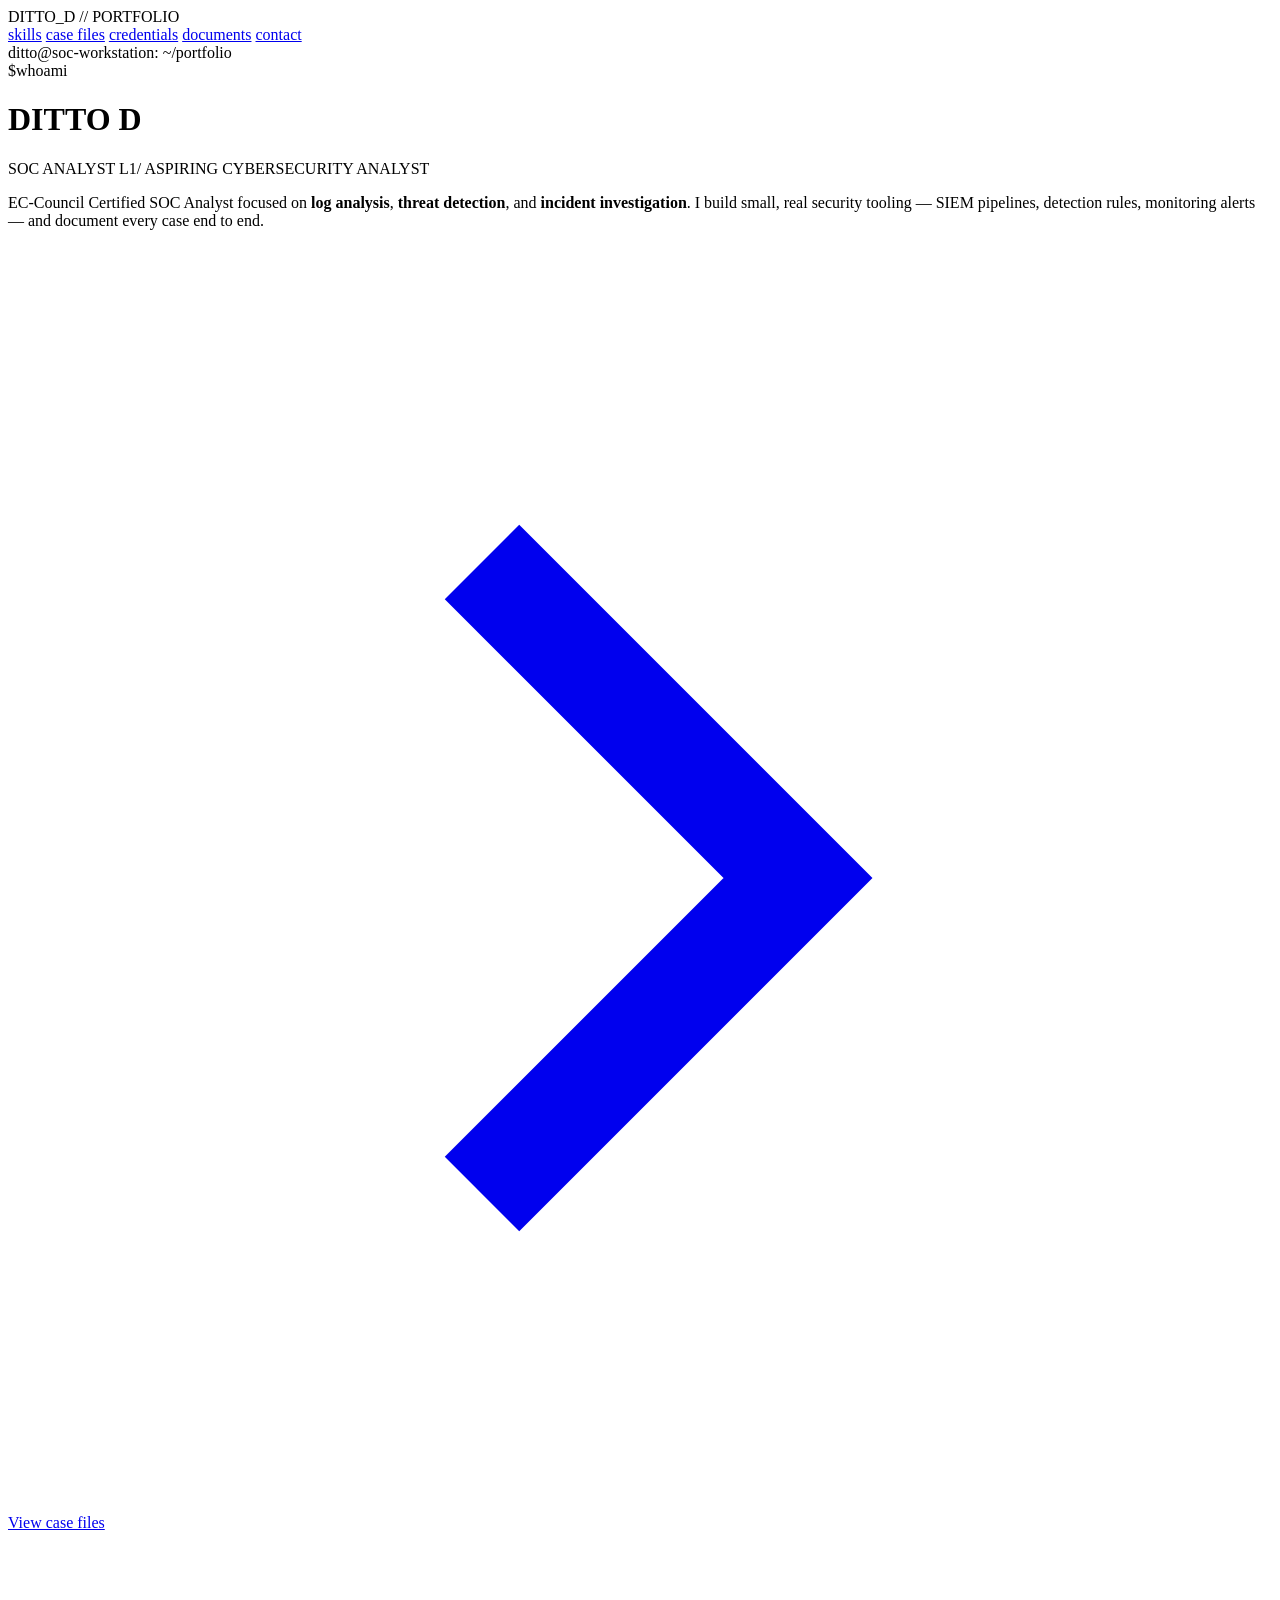
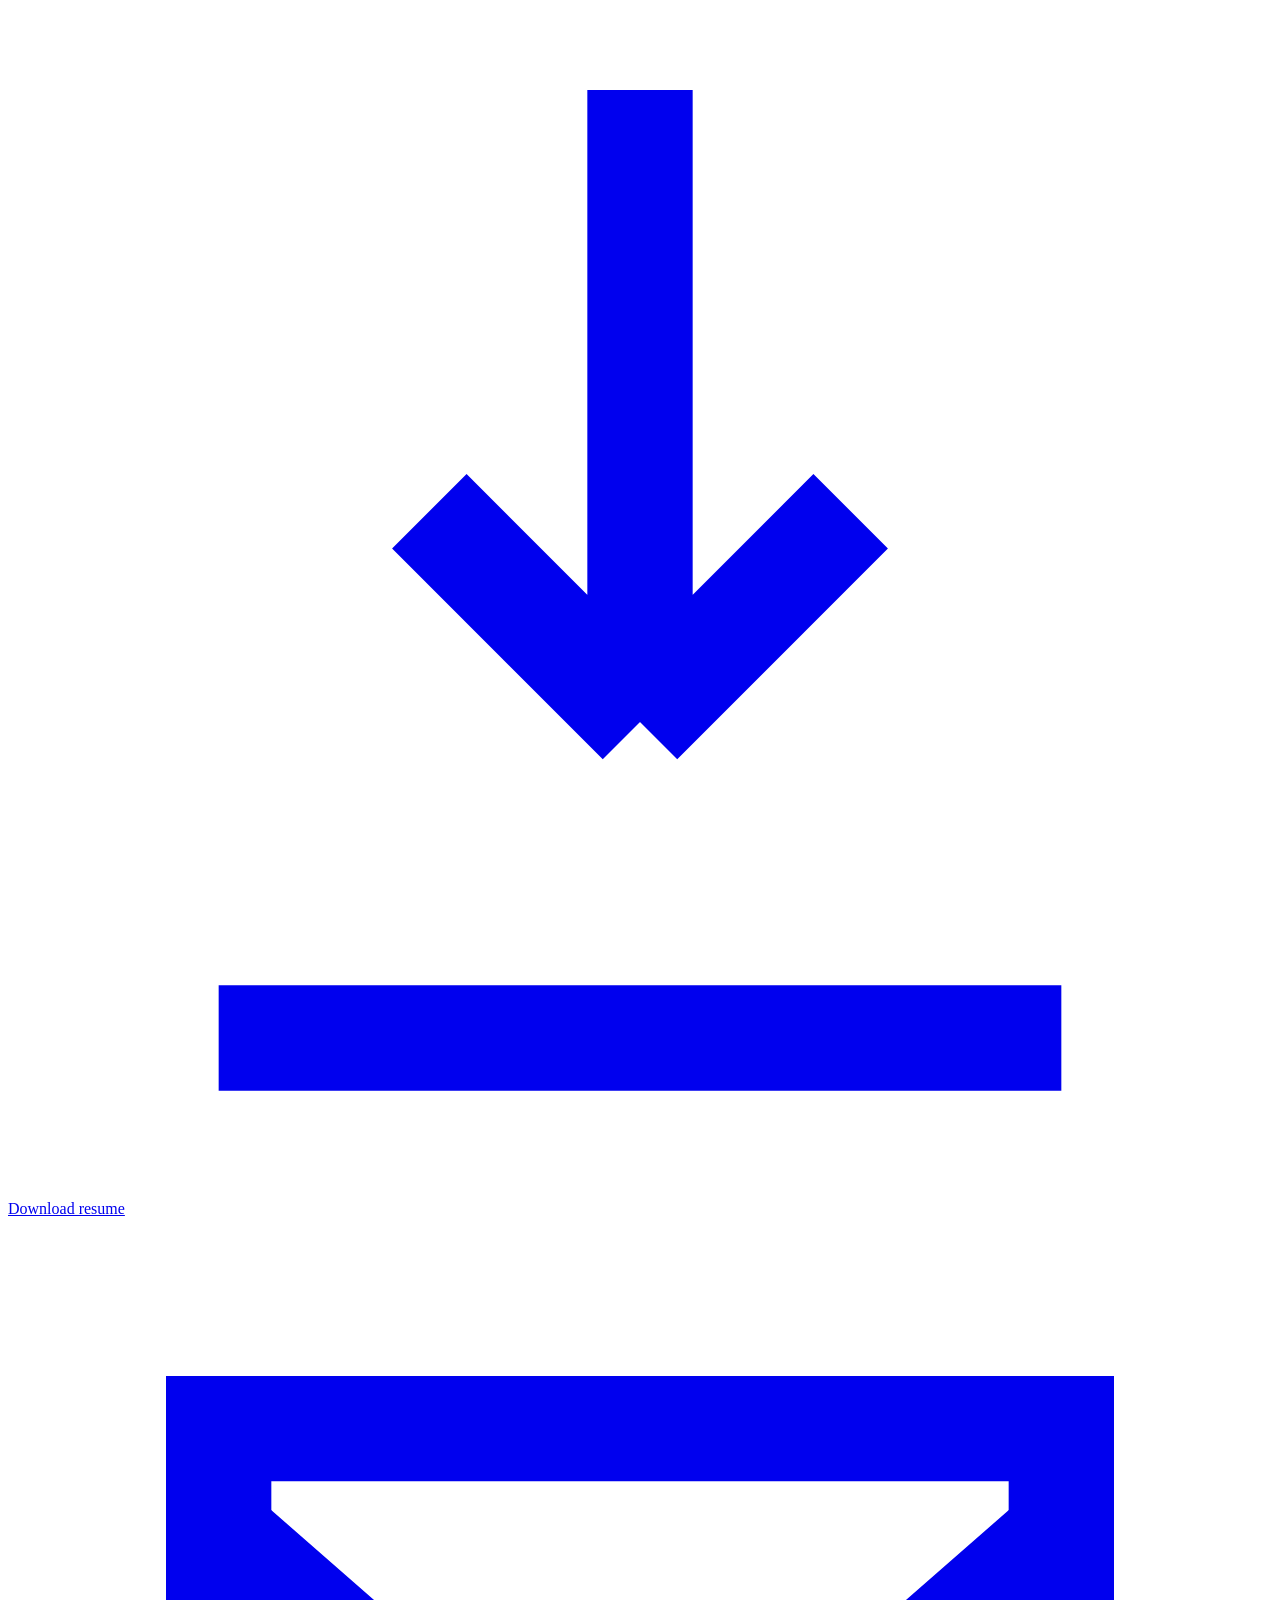
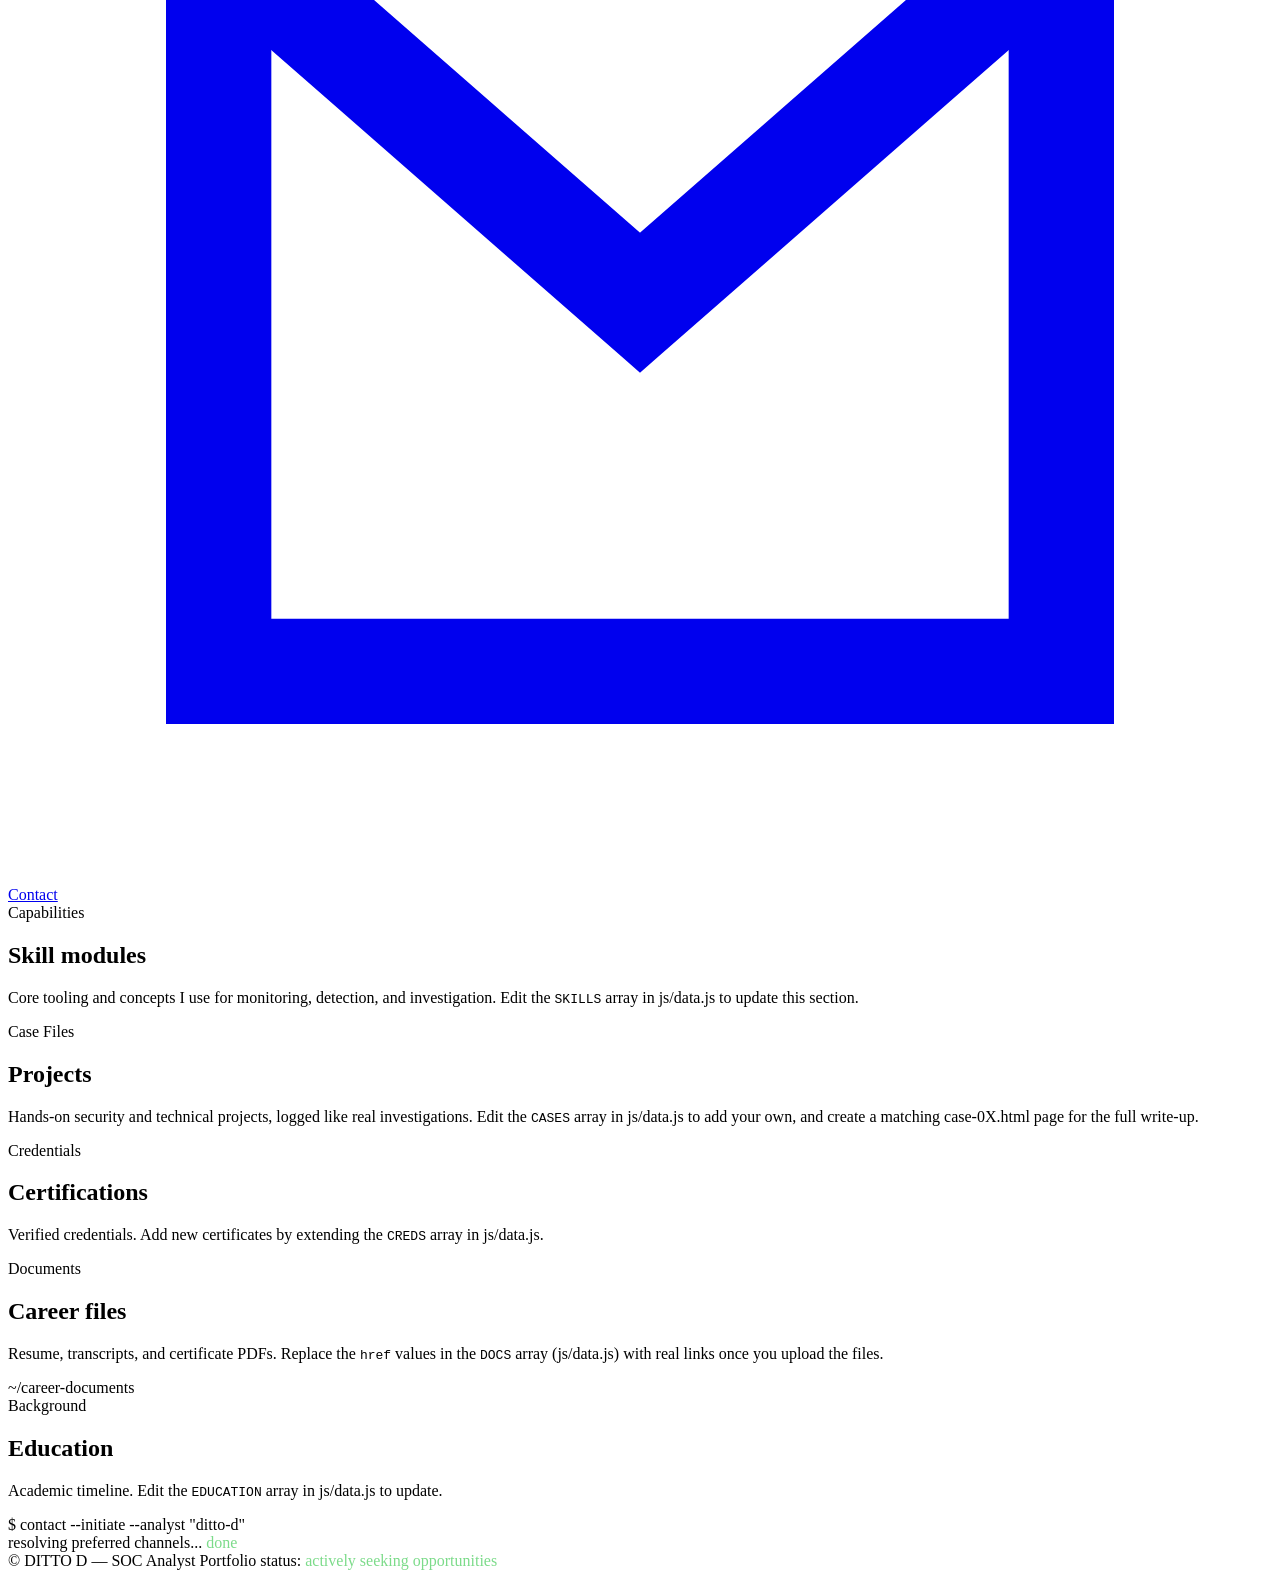
==== index.html @ 750a112e "Add files via upload" ====
<!DOCTYPE html>
<html lang="en">
<head>
<meta charset="UTF-8">
<meta name="viewport" content="width=device-width, initial-scale=1.0">
<title>Ditto D — SOC Analyst Portfolio</title>
<meta name="description" content="Portfolio of Ditto D — aspiring SOC Analyst and cybersecurity enthusiast. Projects, skills, and credentials.">
<link rel="preconnect" href="https://fonts.googleapis.com">
<link rel="preconnect" href="https://fonts.gstatic.com" crossorigin>
<link href="https://fonts.googleapis.com/css2?family=Space+Grotesk:wght@400;500;600;700&family=Inter:wght@400;500;600;700&family=JetBrains+Mono:wght@400;500;600;700&display=swap" rel="stylesheet">
<link rel="stylesheet" href="css/style.css">
</head>
<body>

<nav>
  <div class="wrap">
    <div class="brand"><span class="dot"></span>DITTO_D // PORTFOLIO</div>
    <div class="navlinks">
      <a href="#capabilities">skills</a>
      <a href="#cases">case files</a>
      <a href="#credentials">credentials</a>
      <a href="#documents">documents</a>
      <a href="#contact">contact</a>
    </div>
  </div>
</nav>

<header class="hero">
  <div class="wrap">
    <div class="term">
      <div class="term-bar">
        <span class="tdot r"></span><span class="tdot y"></span><span class="tdot g"></span>
        <span class="path">ditto@soc-workstation: ~/portfolio</span>
      </div>
      <div class="term-body">
        <div class="prompt-line"><span class="arrow">$</span>whoami</div>
        <h1 class="name">DITTO D</h1>
        <div class="role-line">
          <span>SOC ANALYST L1</span><span class="sep">/</span>
          <span>ASPIRING CYBERSECURITY ANALYST</span>
        </div>
        <p class="pitch">
          EC-Council Certified SOC Analyst focused on <strong>log analysis</strong>, <strong>threat detection</strong>,
          and <strong>incident investigation</strong>. I build small, real security tooling — SIEM pipelines,
          detection rules, monitoring alerts — and document every case end to end.
        </p>
        <div class="cta-row">
          <a class="btn btn-primary" href="#cases">
            <svg viewBox="0 0 24 24" fill="none" stroke="currentColor" stroke-width="2"><path d="M9 18l6-6-6-6"/></svg>
            View case files
          </a>
          <a class="btn btn-ghost" href="#" id="resumeBtn">
            <svg viewBox="0 0 24 24" fill="none" stroke="currentColor" stroke-width="2"><path d="M12 3v12m0 0l-4-4m4 4l4-4M4 21h16"/></svg>
            Download resume
          </a>
          <a class="btn btn-ghost" href="#contact">
            <svg viewBox="0 0 24 24" fill="none" stroke="currentColor" stroke-width="2"><path d="M4 4h16v16H4z"/><path d="M4 6l8 7 8-7"/></svg>
            Contact
          </a>
        </div>
      </div>
    </div>
  </div>

  <div class="ticker-wrap">
    <div class="ticker" id="ticker"></div>
  </div>
</header>

<main class="wrap">

  <section id="capabilities">
    <div class="eyebrow">Capabilities</div>
    <h2 class="h-title reveal">Skill modules</h2>
    <p class="h-sub reveal">Core tooling and concepts I use for monitoring, detection, and investigation. Edit the <code>SKILLS</code> array in js/data.js to update this section.</p>
    <div class="cap-grid" id="capGrid"></div>
  </section>

  <section id="cases">
    <div class="eyebrow">Case Files</div>
    <h2 class="h-title reveal">Projects</h2>
    <p class="h-sub reveal">Hands-on security and technical projects, logged like real investigations. Edit the <code>CASES</code> array in js/data.js to add your own, and create a matching case-0X.html page for the full write-up.</p>
    <div class="case-list" id="caseList"></div>
  </section>

  <section id="credentials">
    <div class="eyebrow">Credentials</div>
    <h2 class="h-title reveal">Certifications</h2>
    <p class="h-sub reveal">Verified credentials. Add new certificates by extending the <code>CREDS</code> array in js/data.js.</p>
    <div class="cred-grid" id="credGrid"></div>
  </section>

  <section id="documents">
    <div class="eyebrow">Documents</div>
    <h2 class="h-title reveal">Career files</h2>
    <p class="h-sub reveal">Resume, transcripts, and certificate PDFs. Replace the <code>href</code> values in the <code>DOCS</code> array (js/data.js) with real links once you upload the files.</p>
    <div class="dir reveal">
      <div class="dir-head">~/career-documents</div>
      <div id="docList"></div>
    </div>
  </section>

  <section id="education">
    <div class="eyebrow">Background</div>
    <h2 class="h-title reveal">Education</h2>
    <p class="h-sub reveal">Academic timeline. Edit the <code>EDUCATION</code> array in js/data.js to update.</p>
    <div class="tl" id="eduList"></div>
  </section>

</main>

<footer id="contact">
  <div class="wrap">
    <div class="contact-term reveal">
      <div class="contact-line"><span class="k">$</span> contact --initiate --analyst "ditto-d"</div>
      <div class="contact-line">resolving preferred channels... <span style="color:#7CDB8A">done</span></div>
      <div class="contact-grid" id="contactGrid"></div>
    </div>
    <div class="foot-bottom">
      <span>© <span id="year"></span> DITTO D — SOC Analyst Portfolio</span>
      <span>status: <span style="color:#7CDB8A">actively seeking opportunities</span></span>
    </div>
  </div>
</footer>

<script src="js/data.js"></script>
<script src="js/render-index.js"></script>
<script src="js/common.js"></script>
</body>
</html>
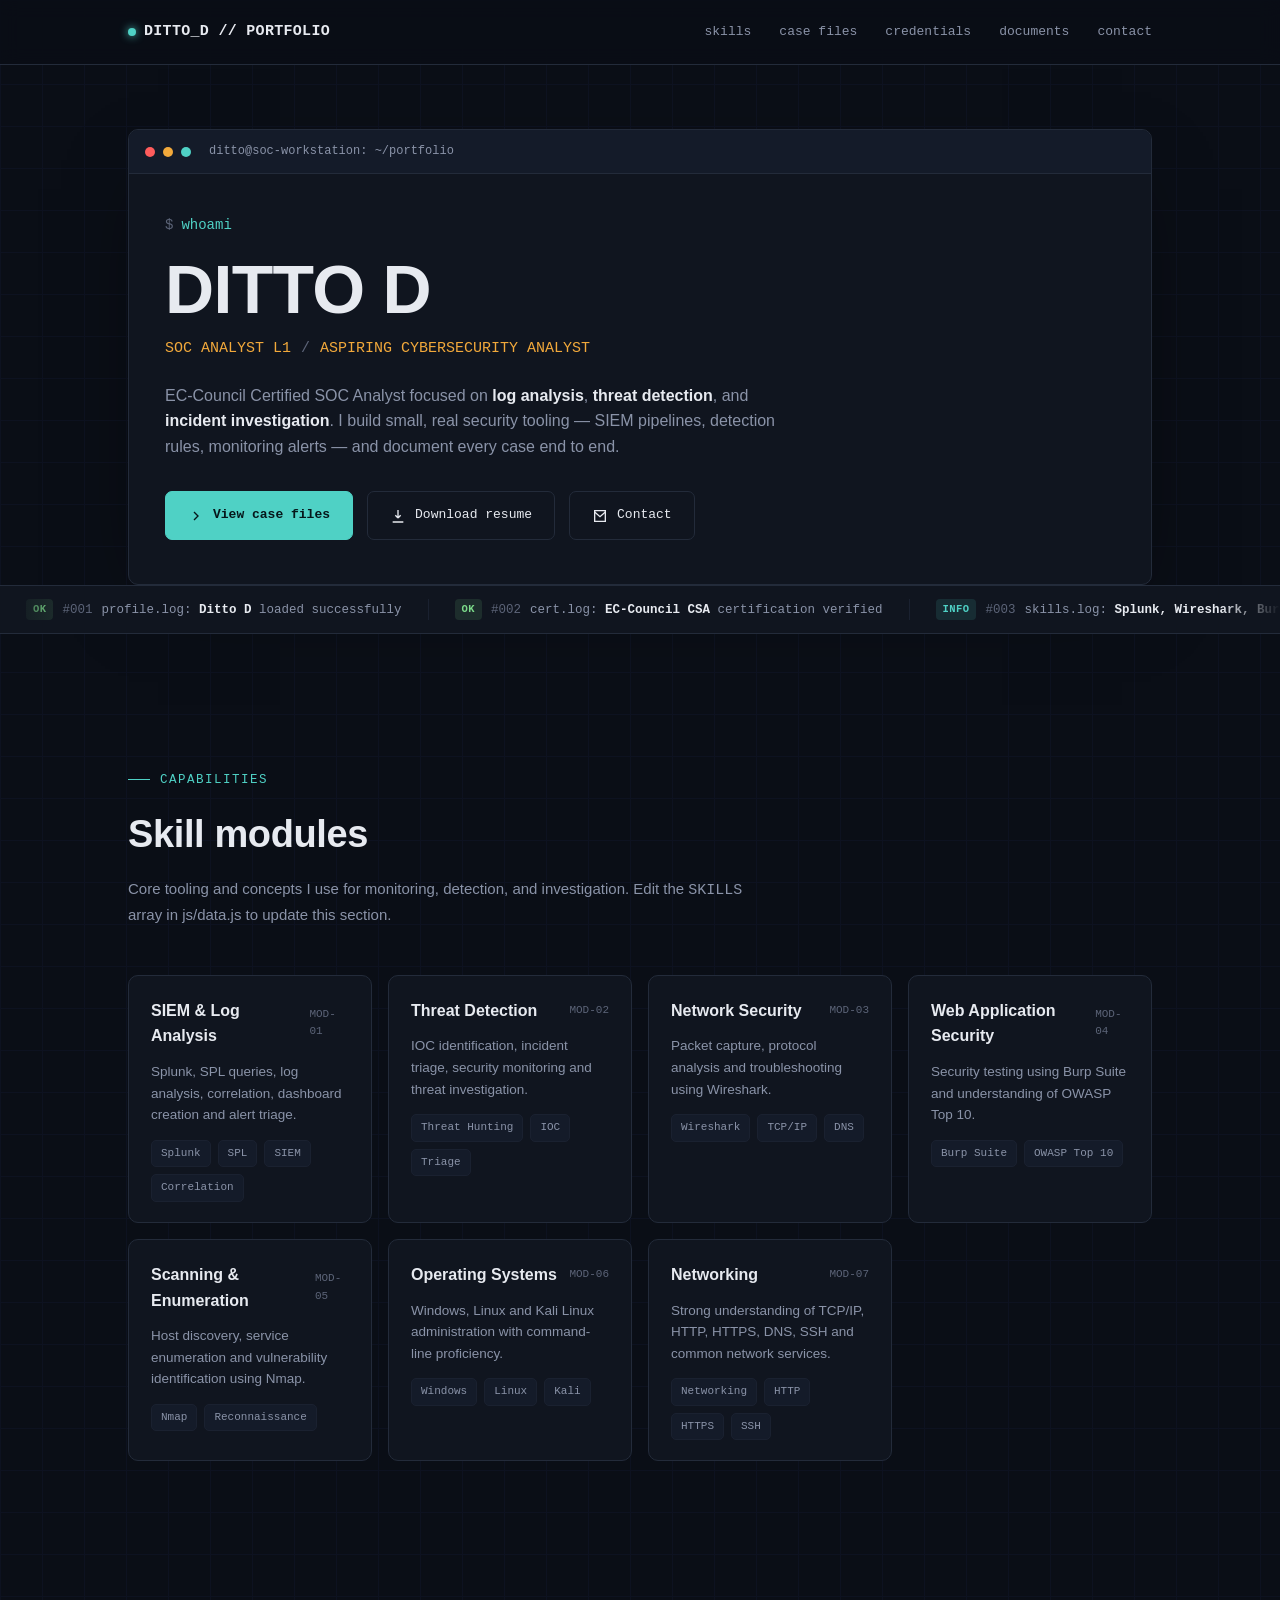
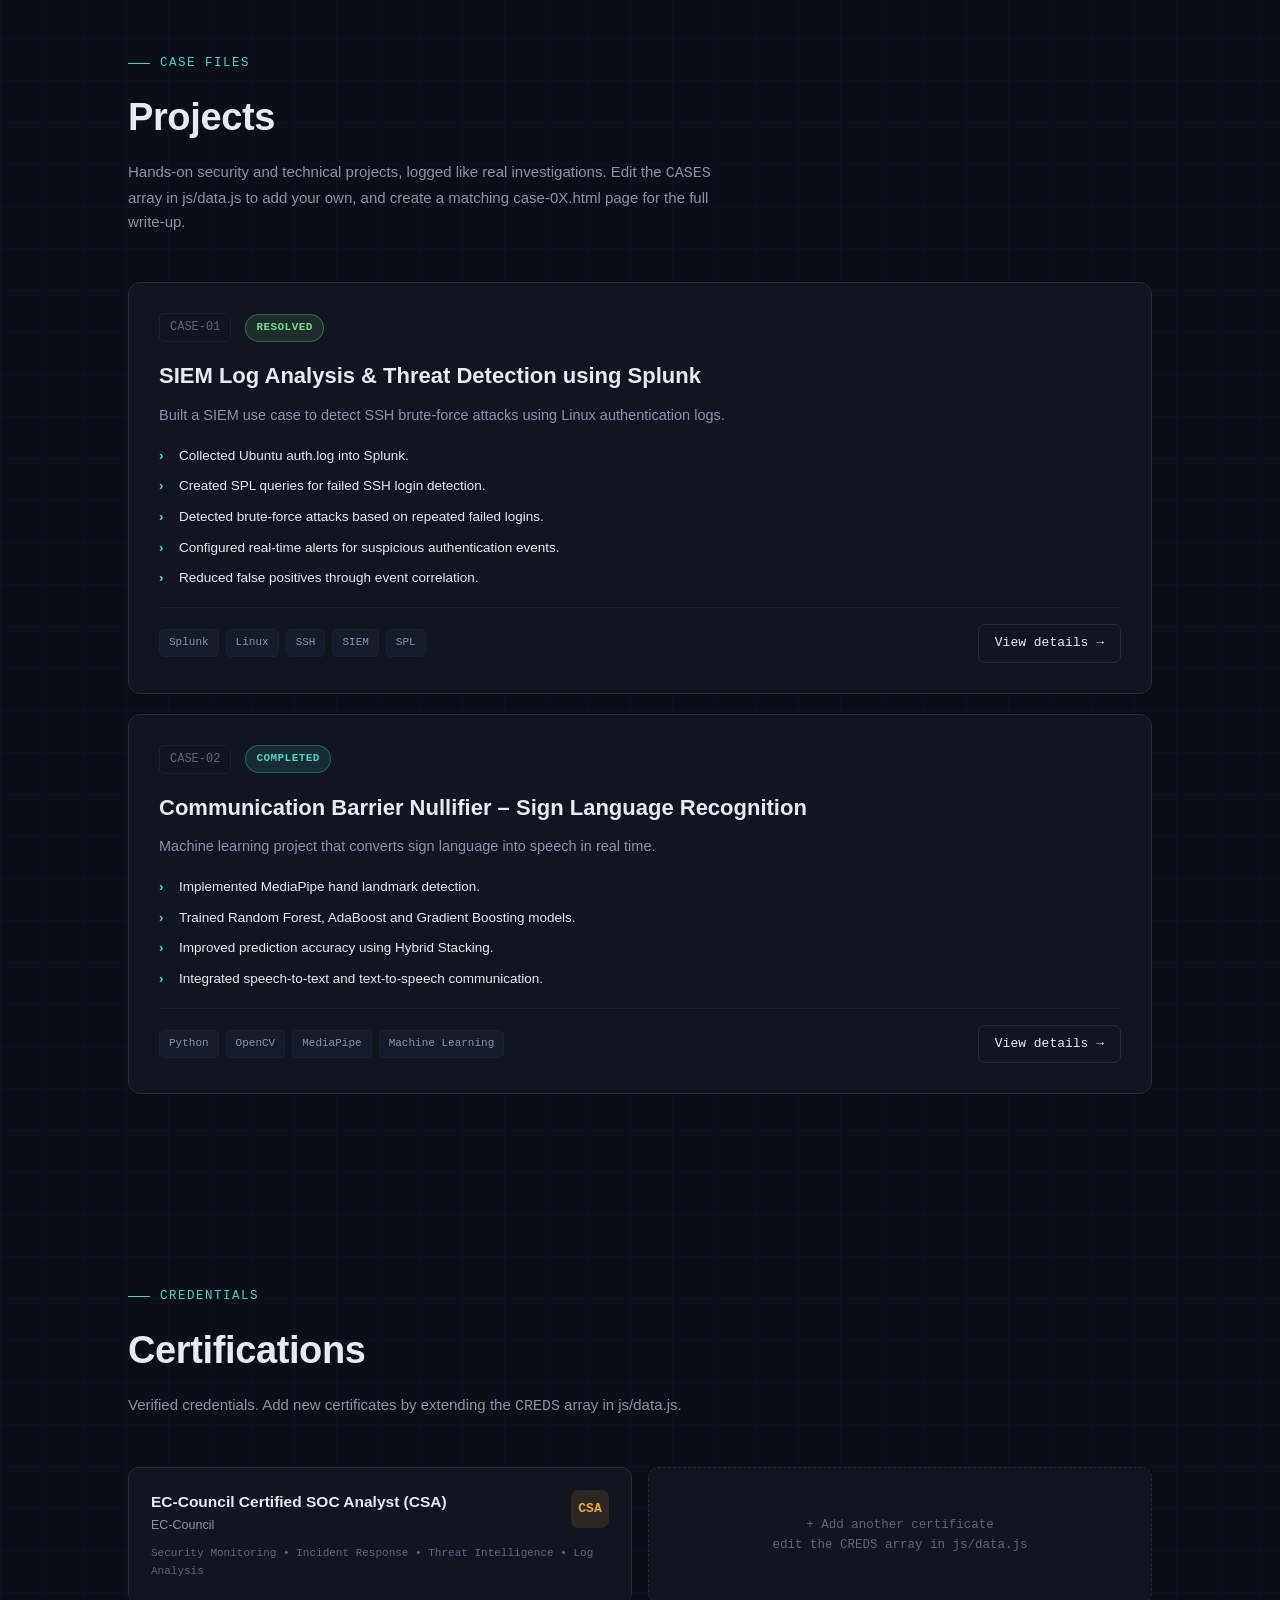
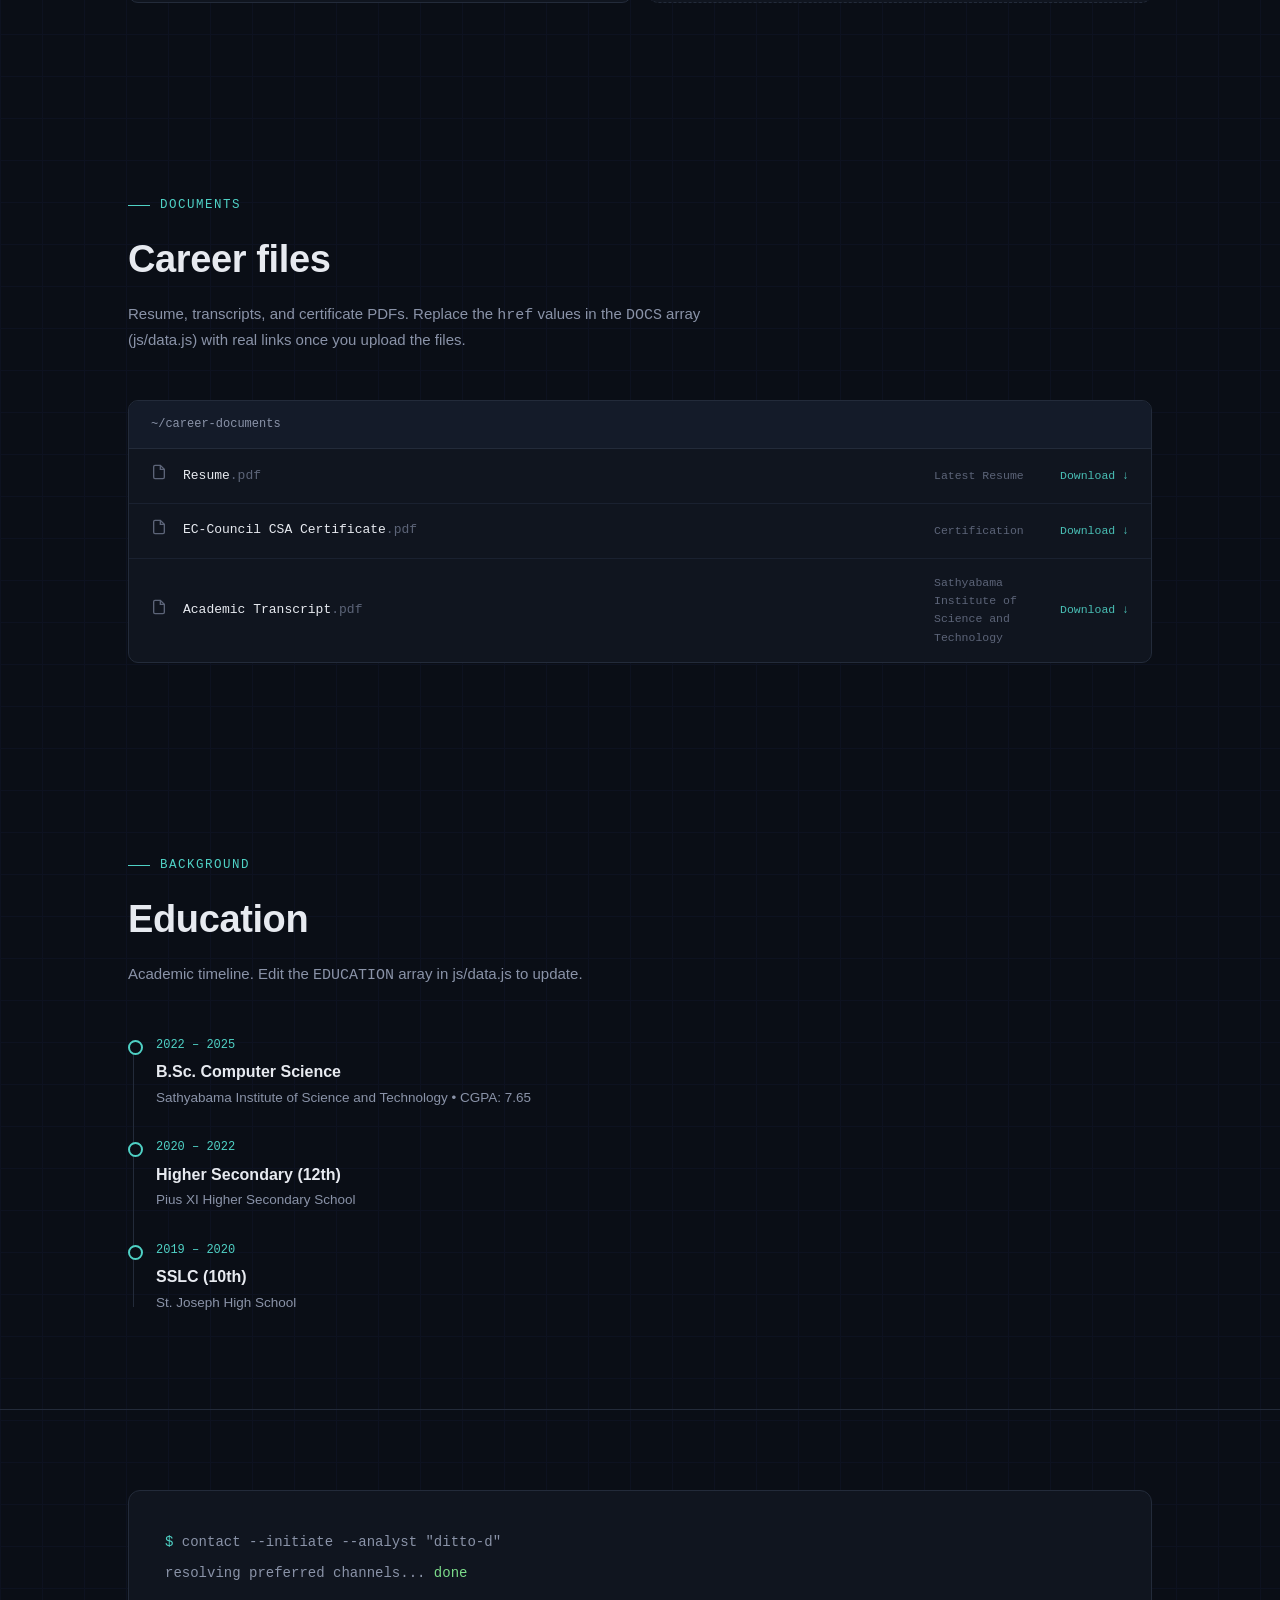
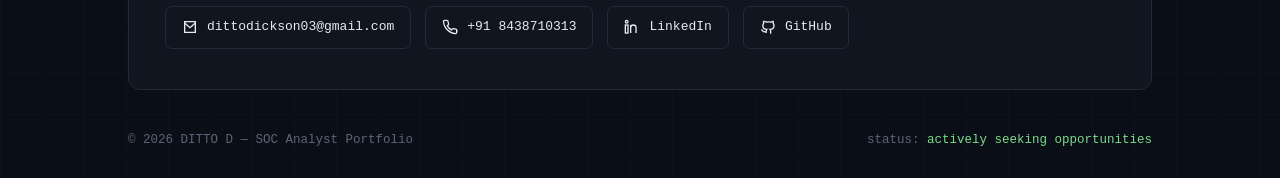
==== commit 0bfcd98a: "Update index.html" ====
--- a/index.html
+++ b/index.html
@@ -8,7 +8,7 @@
 <link rel="preconnect" href="https://fonts.googleapis.com">
 <link rel="preconnect" href="https://fonts.gstatic.com" crossorigin>
 <link href="https://fonts.googleapis.com/css2?family=Space+Grotesk:wght@400;500;600;700&family=Inter:wght@400;500;600;700&family=JetBrains+Mono:wght@400;500;600;700&display=swap" rel="stylesheet">
-<link rel="stylesheet" href="css/style.css">
+<link rel="stylesheet" href="style.css">
 </head>
 <body>
 
@@ -123,8 +123,8 @@
   </div>
 </footer>
 
-<script src="js/data.js"></script>
-<script src="js/render-index.js"></script>
-<script src="js/common.js"></script>
+<script src="data.js"></script>
+<script src="common.js"></script>
+<script src="render-index.js"></script>
 </body>
 </html>
--- a/style.css
+++ b/style.css
@@ -0,0 +1,287 @@
+  :root{
+    --bg: #0A0E16;
+    --bg-grid: #0D1220;
+    --panel: #10151F;
+    --panel-alt: #141B29;
+    --line: #232B3A;
+    --line-soft: #1A2130;
+    --text: #E7EAF0;
+    --muted: #8A93A8;
+    --muted-dim: #5C6478;
+    --crit: #FF5C5C;
+    --crit-dim: rgba(255,92,92,0.12);
+    --warn: #F2A93B;
+    --warn-dim: rgba(242,169,59,0.12);
+    --info: #4FD1C5;
+    --info-dim: rgba(79,209,197,0.12);
+    --font-display: 'Space Grotesk', sans-serif;
+    --font-body: 'Inter', sans-serif;
+    --font-mono: 'JetBrains Mono', monospace;
+  }
+
+  *{ box-sizing: border-box; margin:0; padding:0; }
+  html{ scroll-behavior: smooth; }
+
+  body{
+    background:
+      linear-gradient(var(--bg-grid) 1px, transparent 1px) 0 0/100% 42px,
+      linear-gradient(90deg, var(--bg-grid) 1px, transparent 1px) 0 0/42px 100%,
+      var(--bg);
+    color: var(--text);
+    font-family: var(--font-body);
+    line-height: 1.6;
+    -webkit-font-smoothing: antialiased;
+  }
+
+  a{ color: inherit; text-decoration: none; }
+  ::selection{ background: var(--info-dim); color: var(--info); }
+
+  @media (prefers-reduced-motion: reduce){
+    *{ animation-duration: 0.001ms !important; animation-iteration-count: 1 !important; transition-duration: 0.001ms !important; scroll-behavior: auto !important; }
+  }
+
+  :focus-visible{ outline: 2px solid var(--info); outline-offset: 3px; }
+
+  .wrap{ max-width: 1080px; margin: 0 auto; padding: 0 28px; }
+
+  /* ---------- NAV ---------- */
+  nav{
+    position: sticky; top:0; z-index: 50;
+    background: rgba(10,14,22,0.85);
+    backdrop-filter: blur(10px);
+    border-bottom: 1px solid var(--line);
+  }
+  nav .wrap{ display:flex; align-items:center; justify-content:space-between; height: 64px; }
+  .brand{ font-family: var(--font-mono); font-size: 15px; font-weight: 600; letter-spacing: 0.02em; color: var(--text); display:flex; align-items:center; gap:8px;}
+  .brand .dot{ width:8px; height:8px; border-radius:50%; background: var(--info); box-shadow: 0 0 8px var(--info); flex-shrink:0; }
+  .navlinks{ display:flex; gap: 28px; font-family: var(--font-mono); font-size: 13px; color: var(--muted); }
+  .navlinks a:hover{ color: var(--info); }
+  .navlinks span{ color: var(--muted-dim); }
+  @media (max-width: 720px){ .navlinks{ display:none; } }
+
+  /* ---------- HERO / TERMINAL ---------- */
+  .hero{ padding: 64px 0 40px; }
+  .term{
+    background: var(--panel);
+    border: 1px solid var(--line);
+    border-radius: 10px;
+    overflow: hidden;
+    box-shadow: 0 30px 80px -30px rgba(0,0,0,0.6);
+  }
+  .term-bar{
+    display:flex; align-items:center; gap:8px;
+    padding: 12px 16px;
+    border-bottom: 1px solid var(--line);
+    background: var(--panel-alt);
+  }
+  .term-bar .tdot{ width:10px; height:10px; border-radius:50%; }
+  .tdot.r{ background:#FF5C5C; } .tdot.y{ background:#F2A93B; } .tdot.g{ background:#4FD1C5; }
+  .term-bar .path{ margin-left: 10px; font-family: var(--font-mono); font-size: 12px; color: var(--muted); }
+  .term-body{ padding: 40px 36px 44px; }
+  .prompt-line{ font-family: var(--font-mono); font-size: 14px; color: var(--info); margin-bottom: 18px; }
+  .prompt-line .arrow{ color: var(--muted-dim); margin-right: 8px; }
+  .cursor{ display:inline-block; width:9px; height:18px; background: var(--info); margin-left: 4px; vertical-align: text-bottom; animation: blink 1s steps(1) infinite; }
+  @keyframes blink{ 50%{ opacity:0; } }
+
+  h1.name{
+    font-family: var(--font-display);
+    font-weight: 700;
+    font-size: clamp(40px, 7vw, 68px);
+    line-height: 1;
+    letter-spacing: -0.01em;
+    margin-bottom: 14px;
+  }
+  .role-line{
+    font-family: var(--font-mono);
+    font-size: 15px;
+    color: var(--warn);
+    margin-bottom: 22px;
+    display:flex; flex-wrap:wrap; align-items:center; gap:10px;
+  }
+  .role-line .sep{ color: var(--muted-dim); }
+  .pitch{ max-width: 640px; color: var(--muted); font-size: 16px; margin-bottom: 32px; }
+  .pitch strong{ color: var(--text); font-weight: 600; }
+
+  .cta-row{ display:flex; flex-wrap:wrap; gap:14px; }
+  .btn{
+    font-family: var(--font-mono); font-size: 13px; font-weight: 500;
+    padding: 13px 22px; border-radius: 7px;
+    border: 1px solid var(--line);
+    display:inline-flex; align-items:center; gap:9px;
+    transition: border-color .15s ease, transform .15s ease, background .15s ease;
+  }
+  .btn:hover{ transform: translateY(-1px); }
+  .btn-primary{ background: var(--info); color: #06171A; border-color: var(--info); font-weight:600; }
+  .btn-primary:hover{ background: #6EE0D6; }
+  .btn-ghost{ color: var(--text); }
+  .btn-ghost:hover{ border-color: var(--info); color: var(--info); }
+
+  /* ---------- LOG TICKER (signature element) ---------- */
+  .ticker-wrap{
+    border-top: 1px solid var(--line); border-bottom: 1px solid var(--line);
+    background: var(--panel);
+    overflow: hidden;
+    white-space: nowrap;
+    position: relative;
+  }
+  .ticker-wrap::before, .ticker-wrap::after{
+    content:""; position:absolute; top:0; bottom:0; width:60px; z-index:2;
+  }
+  .ticker-wrap::before{ left:0; background: linear-gradient(90deg, var(--panel), transparent); }
+  .ticker-wrap::after{ right:0; background: linear-gradient(-90deg, var(--panel), transparent); }
+  .ticker{
+    display:inline-flex;
+    animation: scroll-left 42s linear infinite;
+    padding: 13px 0;
+  }
+  .ticker-wrap:hover .ticker{ animation-play-state: paused; }
+  @keyframes scroll-left{ from{ transform: translateX(0); } to{ transform: translateX(-50%); } }
+  .log-item{
+    font-family: var(--font-mono); font-size: 12.5px; color: var(--muted);
+    padding: 0 26px; border-right: 1px solid var(--line-soft);
+    display:inline-flex; align-items:center; gap:9px;
+  }
+  .log-item .lvl{ font-weight:700; padding: 2px 7px; border-radius: 4px; font-size: 10.5px; letter-spacing:0.04em; }
+  .lvl.INFO{ color: var(--info); background: var(--info-dim); }
+  .lvl.OK{ color: #7CDB8A; background: rgba(124,219,138,0.12); }
+  .lvl.WARN{ color: var(--warn); background: var(--warn-dim); }
+  .log-item .ts{ color: var(--muted-dim); }
+  .log-item .msg strong{ color: var(--text); font-weight: 600; }
+
+  /* ---------- SECTIONS ---------- */
+  section{ padding: 96px 0; }
+  .eyebrow{
+    font-family: var(--font-mono); font-size: 12.5px; color: var(--info);
+    letter-spacing: 0.12em; text-transform: uppercase; margin-bottom: 14px;
+    display:flex; align-items:center; gap:10px;
+  }
+  .eyebrow::before{ content:""; width: 22px; height:1px; background: var(--info); }
+  h2.h-title{ font-family: var(--font-display); font-size: clamp(28px,4vw,38px); font-weight: 700; margin-bottom: 12px; letter-spacing: -0.01em; }
+  .h-sub{ color: var(--muted); max-width: 620px; margin-bottom: 48px; font-size: 15px; }
+
+  .reveal{ opacity:0; transform: translateY(18px); transition: opacity .6s ease, transform .6s ease; }
+  .reveal.in{ opacity:1; transform: translateY(0); }
+
+  /* ---------- CAPABILITIES ---------- */
+  .cap-grid{ display:grid; grid-template-columns: repeat(auto-fit, minmax(240px,1fr)); gap: 16px; }
+  .cap-card{
+    background: var(--panel); border: 1px solid var(--line); border-radius: 10px;
+    padding: 22px 22px 20px;
+  }
+  .cap-head{ display:flex; align-items:center; justify-content:space-between; margin-bottom: 12px; }
+  .cap-name{ font-family: var(--font-display); font-weight: 600; font-size: 16px; }
+  .cap-id{ font-family: var(--font-mono); font-size: 11px; color: var(--muted-dim); }
+  .cap-desc{ color: var(--muted); font-size: 13.5px; margin-bottom: 14px; }
+  .tag-row{ display:flex; flex-wrap:wrap; gap:7px; }
+  .tag{ font-family: var(--font-mono); font-size: 11px; color: var(--muted); background: var(--panel-alt); border: 1px solid var(--line-soft); padding: 4px 9px; border-radius: 5px; }
+
+  /* ---------- CASE FILES (projects) ---------- */
+  .case-list{ display:flex; flex-direction:column; gap: 20px; }
+  .case-card{
+    background: var(--panel); border: 1px solid var(--line); border-radius: 12px;
+    padding: 30px; position: relative; overflow:hidden;
+  }
+  .case-top{ display:flex; flex-wrap:wrap; align-items:center; gap: 14px; margin-bottom: 16px; }
+  .case-id{ font-family: var(--font-mono); font-size: 12px; color: var(--muted-dim); border: 1px solid var(--line-soft); padding: 4px 10px; border-radius: 5px; }
+  .status-pill{ font-family: var(--font-mono); font-size: 11px; font-weight:700; letter-spacing:0.04em; padding: 4px 10px; border-radius: 20px; }
+  .status-pill.resolved{ color:#7CDB8A; background: rgba(124,219,138,0.12); border:1px solid rgba(124,219,138,0.3); }
+  .status-pill.completed{ color: var(--info); background: var(--info-dim); border:1px solid rgba(79,209,197,0.3); }
+  .case-title{ font-family: var(--font-display); font-size: 22px; font-weight: 700; margin-bottom: 10px; }
+  .case-summary{ color: var(--muted); font-size: 14.5px; margin-bottom: 18px; max-width: 720px; }
+  .case-findings{ list-style:none; margin-bottom: 18px; display:flex; flex-direction:column; gap:9px; }
+  .case-findings li{ font-size: 13.5px; color: var(--text); padding-left: 20px; position:relative; }
+  .case-findings li::before{ content:"›"; position:absolute; left:0; color: var(--info); font-weight:700; }
+  .case-foot{ display:flex; flex-wrap:wrap; align-items:center; justify-content:space-between; gap:14px; padding-top: 16px; border-top: 1px solid var(--line-soft); }
+
+  /* ---------- CREDENTIALS ---------- */
+  .cred-grid{ display:grid; grid-template-columns: repeat(auto-fit, minmax(280px,1fr)); gap:16px; }
+  .cred-card{
+    background: var(--panel); border: 1px solid var(--line); border-radius: 10px;
+    padding: 22px; display:flex; flex-direction:column; gap:10px;
+  }
+  .cred-top{ display:flex; align-items:flex-start; justify-content:space-between; gap: 10px; }
+  .cred-badge{ width:38px; height:38px; border-radius:8px; background: var(--warn-dim); color: var(--warn); display:flex; align-items:center; justify-content:center; font-family: var(--font-mono); font-weight:700; font-size:13px; flex-shrink:0; }
+  .cred-name{ font-family: var(--font-display); font-weight:600; font-size: 15.5px; }
+  .cred-issuer{ font-size:12.5px; color: var(--muted); }
+  .cred-meta{ font-family: var(--font-mono); font-size: 11px; color: var(--muted-dim); }
+  .cred-card.placeholder{ border-style: dashed; display:flex; align-items:center; justify-content:center; text-align:center; color: var(--muted-dim); font-family: var(--font-mono); font-size: 12.5px; min-height: 128px; }
+
+  /* ---------- DOCUMENTS (directory listing) ---------- */
+  .dir{
+    background: var(--panel); border: 1px solid var(--line); border-radius: 10px; overflow:hidden;
+  }
+  .dir-head{ font-family: var(--font-mono); font-size: 12px; color: var(--muted); padding: 14px 22px; border-bottom: 1px solid var(--line); background: var(--panel-alt); }
+  .dir-row{ display:flex; align-items:center; gap: 16px; padding: 15px 22px; border-bottom: 1px solid var(--line-soft); font-family: var(--font-mono); font-size: 13px; }
+  .dir-row:last-child{ border-bottom:none; }
+  .dir-row:hover{ background: var(--panel-alt); }
+  .dir-icon{ color: var(--muted-dim); }
+  .dir-name{ color: var(--text); flex:1; min-width: 140px; }
+  .dir-name .ext{ color: var(--muted-dim); }
+  .dir-meta{ color: var(--muted-dim); font-size: 11.5px; width: 110px; }
+  .dir-action{ color: var(--info); font-size: 11.5px; opacity:0.9; }
+  .dir-action:hover{ text-decoration: underline; }
+
+  /* ---------- EDUCATION TIMELINE ---------- */
+  .tl{ position: relative; padding-left: 28px; }
+  .tl::before{ content:""; position:absolute; left:5px; top:6px; bottom:6px; width:1px; background: var(--line); }
+  .tl-item{ position:relative; padding-bottom: 30px; }
+  .tl-item:last-child{ padding-bottom:0; }
+  .tl-item::before{ content:""; position:absolute; left:-28px; top:4px; width:11px; height:11px; border-radius:50%; background: var(--bg); border:2px solid var(--info); }
+  .tl-year{ font-family: var(--font-mono); font-size: 12px; color: var(--info); margin-bottom: 4px; }
+  .tl-title{ font-family: var(--font-display); font-weight:600; font-size:16px; margin-bottom:2px; }
+  .tl-org{ color: var(--muted); font-size: 13.5px; }
+
+  /* ---------- CONTACT / FOOTER ---------- */
+  footer{ border-top: 1px solid var(--line); padding: 80px 0 40px; }
+  .contact-term{ background: var(--panel); border:1px solid var(--line); border-radius: 12px; padding: 40px 36px; margin-bottom: 40px; }
+  .contact-line{ font-family: var(--font-mono); font-size: 14px; color: var(--muted); margin-bottom: 8px; }
+  .contact-line .k{ color: var(--info); }
+  .contact-grid{ display:flex; flex-wrap:wrap; gap: 14px; margin-top: 22px; }
+  .contact-item{ display:flex; align-items:center; gap:9px; font-family: var(--font-mono); font-size:13px; border:1px solid var(--line); padding: 10px 16px; border-radius:7px; }
+  .contact-item:hover{ border-color: var(--info); color: var(--info); }
+  .foot-bottom{ display:flex; flex-wrap:wrap; justify-content:space-between; gap:12px; color: var(--muted-dim); font-size:12.5px; font-family: var(--font-mono); }
+
+  svg{ width:16px; height:16px; flex-shrink:0; }
+
+  /* ---------- CASE DETAIL PAGE ---------- */
+  .breadcrumb{ font-family: var(--font-mono); font-size: 12.5px; color: var(--muted-dim); padding: 28px 0 0; }
+  .breadcrumb a:hover{ color: var(--info); }
+  .case-hero{ padding: 22px 0 40px; border-bottom: 1px solid var(--line); margin-bottom: 48px; }
+  .case-hero-top{ display:flex; flex-wrap:wrap; align-items:center; gap:12px; margin-bottom:18px; }
+  .case-hero h1{ font-family: var(--font-display); font-size: clamp(28px,5vw,42px); font-weight:700; letter-spacing:-0.01em; margin-bottom: 14px; max-width: 760px; }
+  .case-hero .lede{ color: var(--muted); font-size: 15.5px; max-width: 680px; margin-bottom: 22px; }
+  .meta-strip{ display:flex; flex-wrap:wrap; gap: 24px; font-family: var(--font-mono); font-size: 12px; color: var(--muted); }
+  .meta-strip .m-label{ color: var(--muted-dim); display:block; margin-bottom:3px; text-transform:uppercase; letter-spacing:0.06em; font-size:10.5px; }
+  .meta-strip .m-value{ color: var(--text); font-size: 13px; }
+
+  .prose{ max-width: 760px; }
+  .prose h2{ font-family: var(--font-display); font-size: 21px; font-weight:700; margin: 44px 0 14px; }
+  .prose h2:first-child{ margin-top:0; }
+  .prose p{ color: var(--muted); font-size: 15px; margin-bottom: 14px; }
+  .prose p strong{ color: var(--text); }
+  .prose ul{ list-style:none; margin: 4px 0 18px; display:flex; flex-direction:column; gap:10px; }
+  .prose ul li{ font-size: 14.5px; color: var(--text); padding-left: 22px; position:relative; }
+  .prose ul li::before{ content:"›"; position:absolute; left:0; color: var(--info); font-weight:700; }
+  .prose ol{ margin: 4px 0 18px 20px; display:flex; flex-direction:column; gap:12px; }
+  .prose ol li{ font-size: 14.5px; color: var(--text); padding-left: 6px; }
+  .prose ol li strong{ color: var(--info); }
+
+  .codeblock{
+    background: var(--panel-alt); border: 1px solid var(--line); border-radius: 8px;
+    padding: 16px 18px; margin: 14px 0 22px; overflow-x:auto;
+  }
+  .codeblock code{ font-family: var(--font-mono); font-size: 12.5px; color: var(--info); white-space: pre; }
+  .codeblock .c-muted{ color: var(--muted-dim); }
+
+  .callout{
+    border-left: 3px solid var(--warn); background: var(--warn-dim);
+    padding: 14px 18px; border-radius: 0 8px 8px 0; margin-bottom: 22px;
+  }
+  .callout p{ color: var(--text); font-size: 13.5px; margin:0; }
+  .callout .c-label{ font-family: var(--font-mono); font-size: 10.5px; color: var(--warn); text-transform:uppercase; letter-spacing:0.06em; display:block; margin-bottom: 6px; }
+
+  .skills-used{ display:flex; flex-wrap:wrap; gap:8px; margin: 6px 0 40px; }
+
+  .case-nav{ display:flex; justify-content:space-between; align-items:center; padding: 32px 0 60px; border-top: 1px solid var(--line); margin-top: 20px; gap: 16px; flex-wrap:wrap; }
+  .case-nav a{ font-family: var(--font-mono); font-size: 13px; color: var(--muted); display:flex; align-items:center; gap:8px; }
+  .case-nav a:hover{ color: var(--info); }
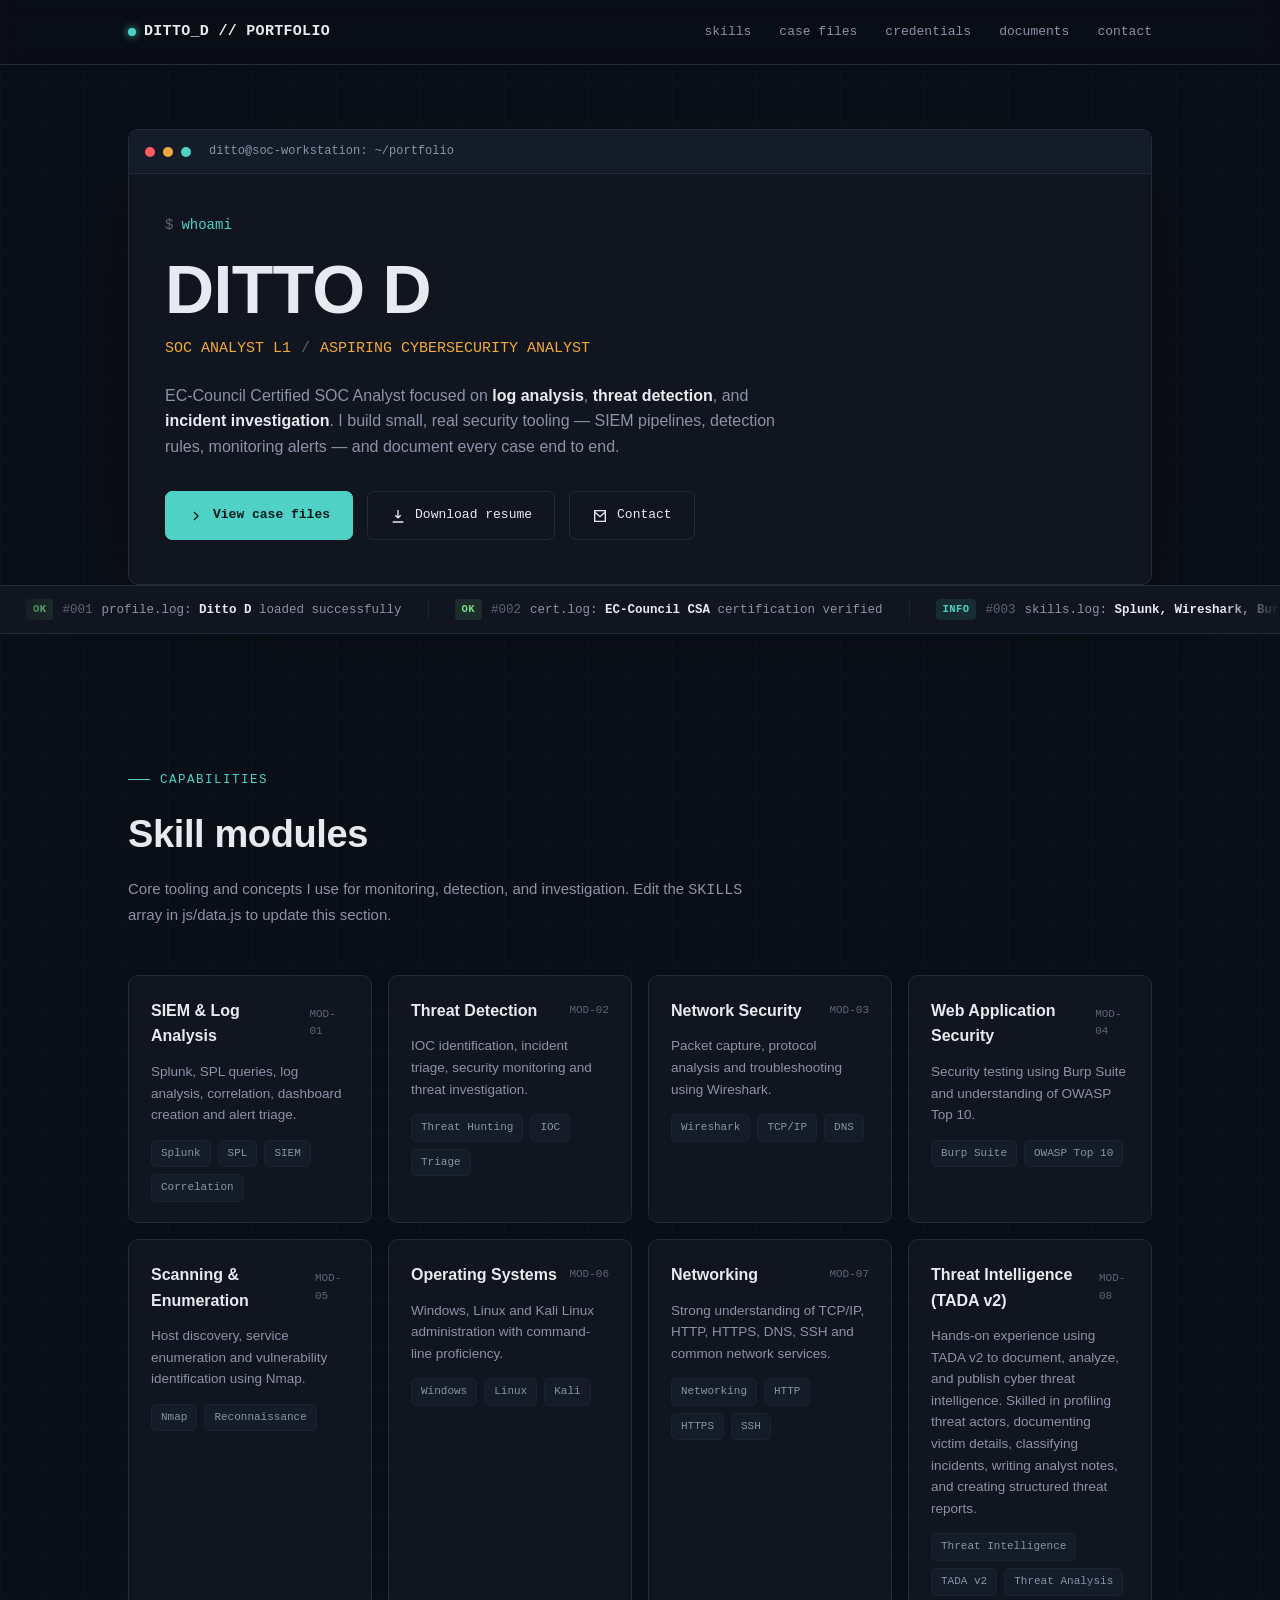
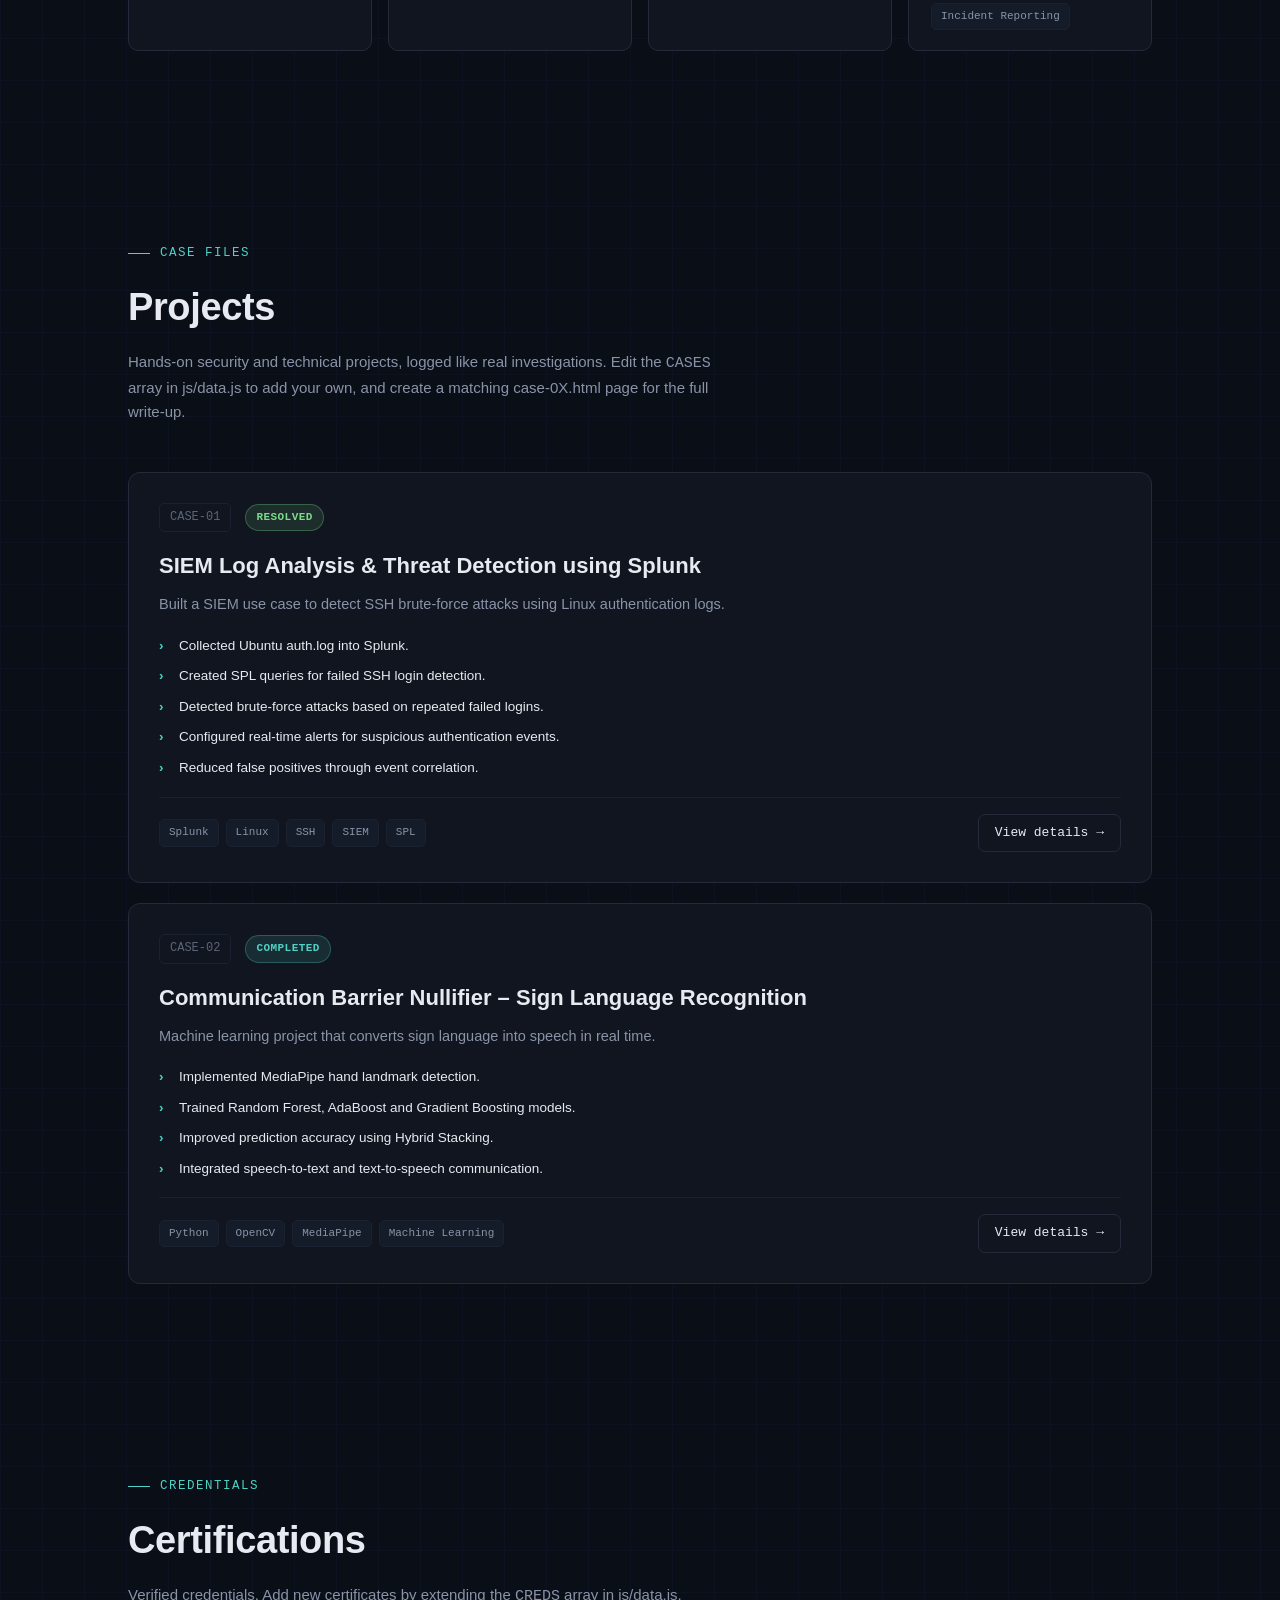
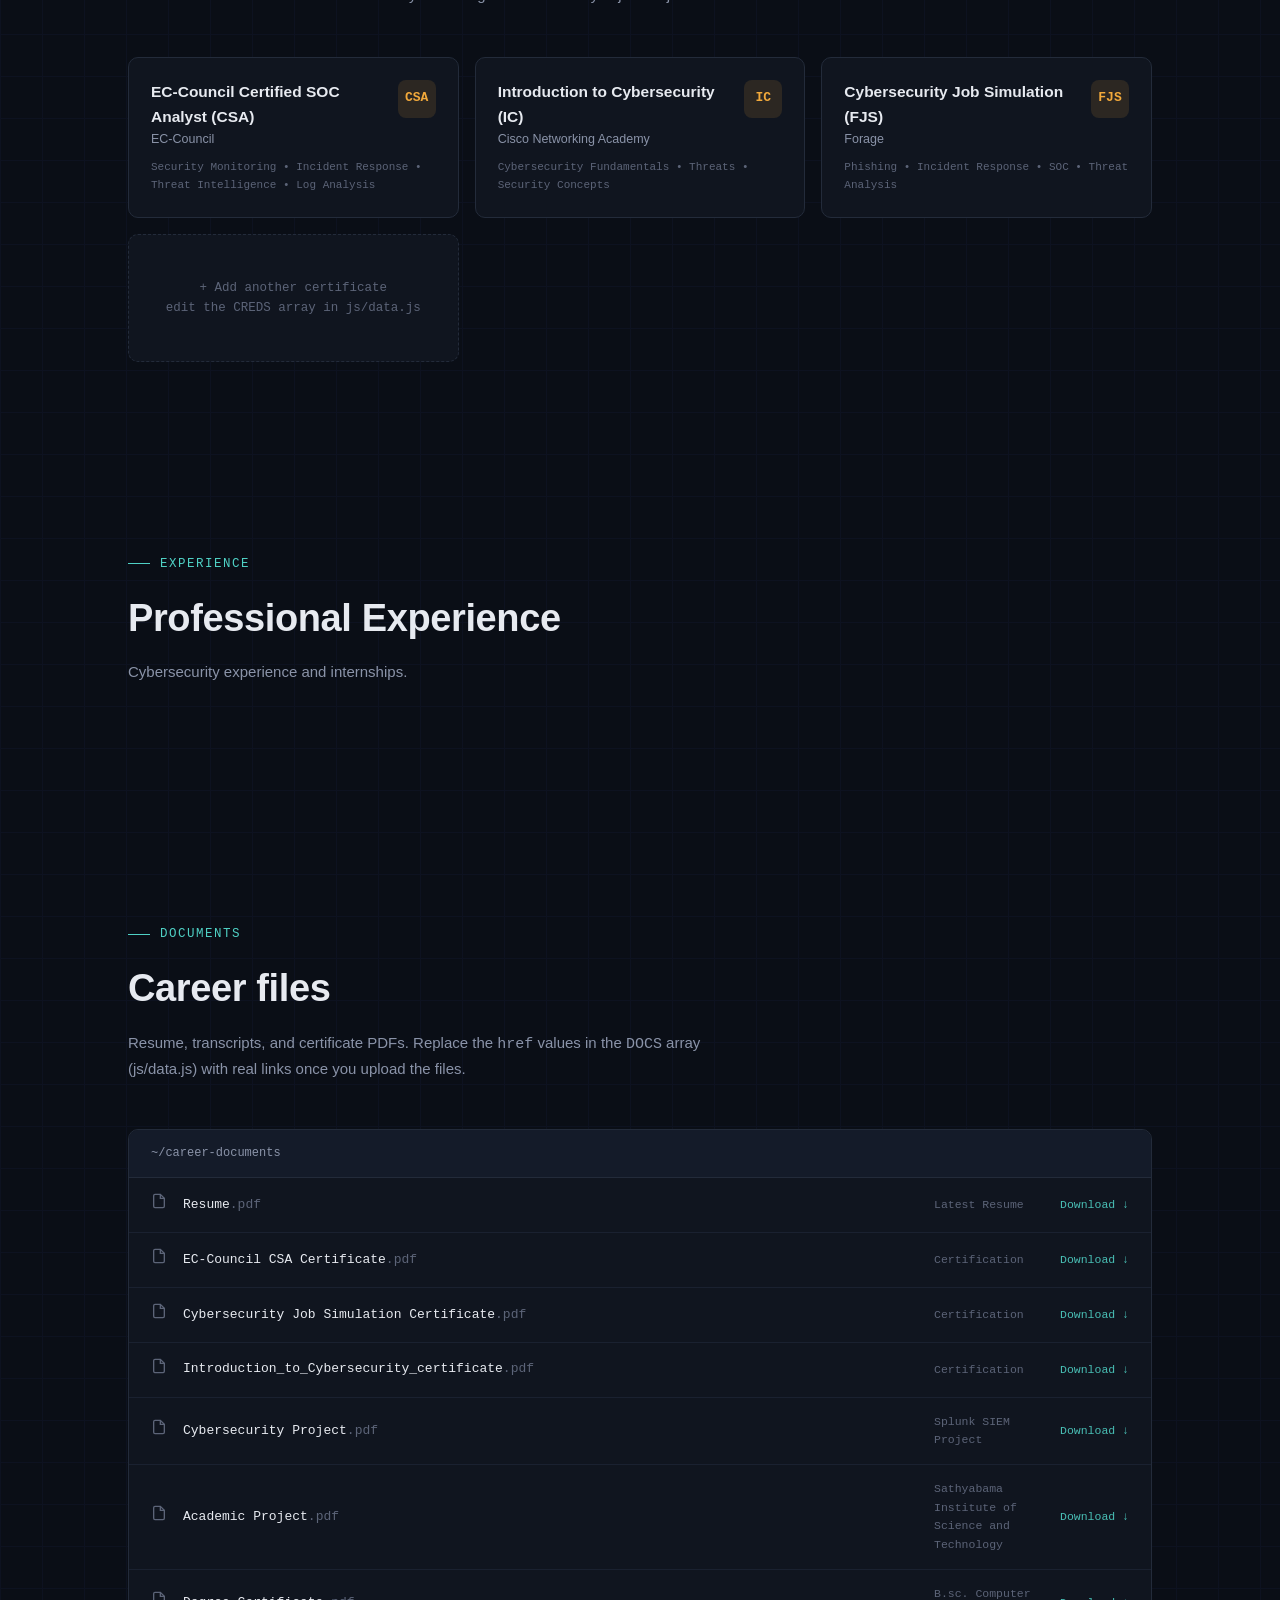
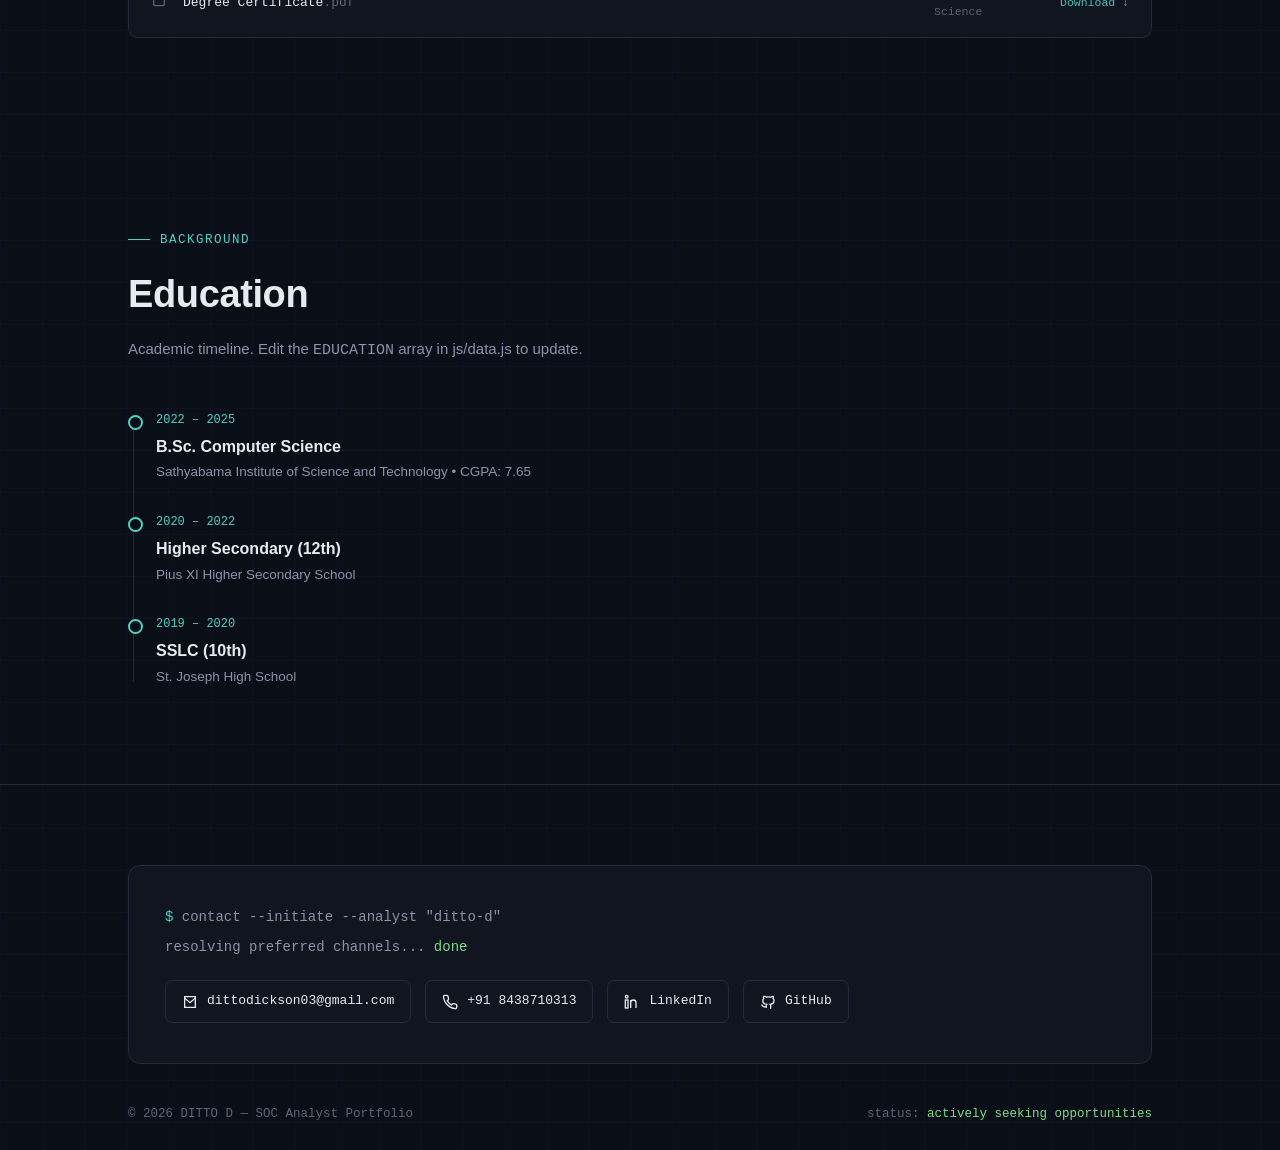
==== commit a42ef443: "Update index.html" ====
--- a/index.html
+++ b/index.html
@@ -90,6 +90,13 @@
     <div class="cred-grid" id="credGrid"></div>
   </section>
 
+  <section id="experience">
+    <div class="eyebrow">Experience</div>
+    <h2 class="h-title reveal">Professional Experience</h2>
+    <p class="h-sub reveal">Cybersecurity experience and internships.</p>
+    <div class="t1" id="experienceList"></div>
+  </section>
+
   <section id="documents">
     <div class="eyebrow">Documents</div>
     <h2 class="h-title reveal">Career files</h2>
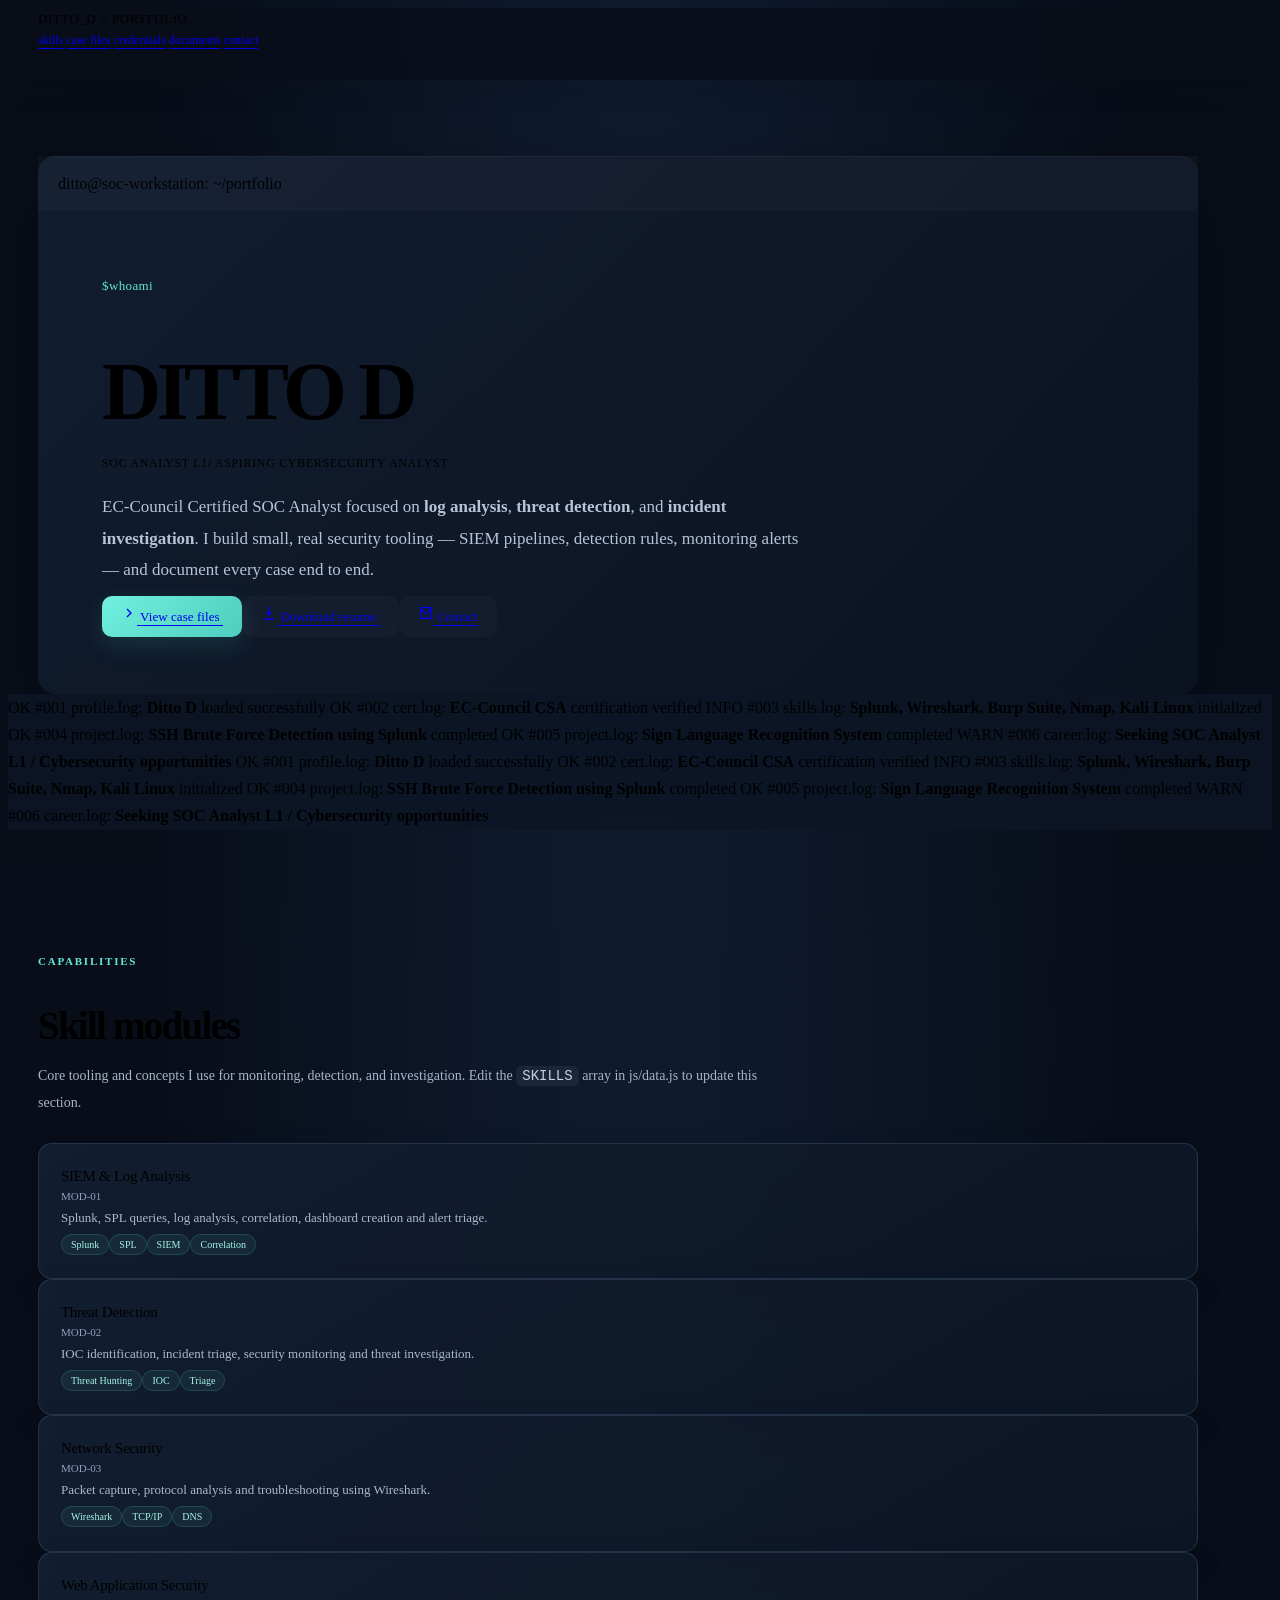
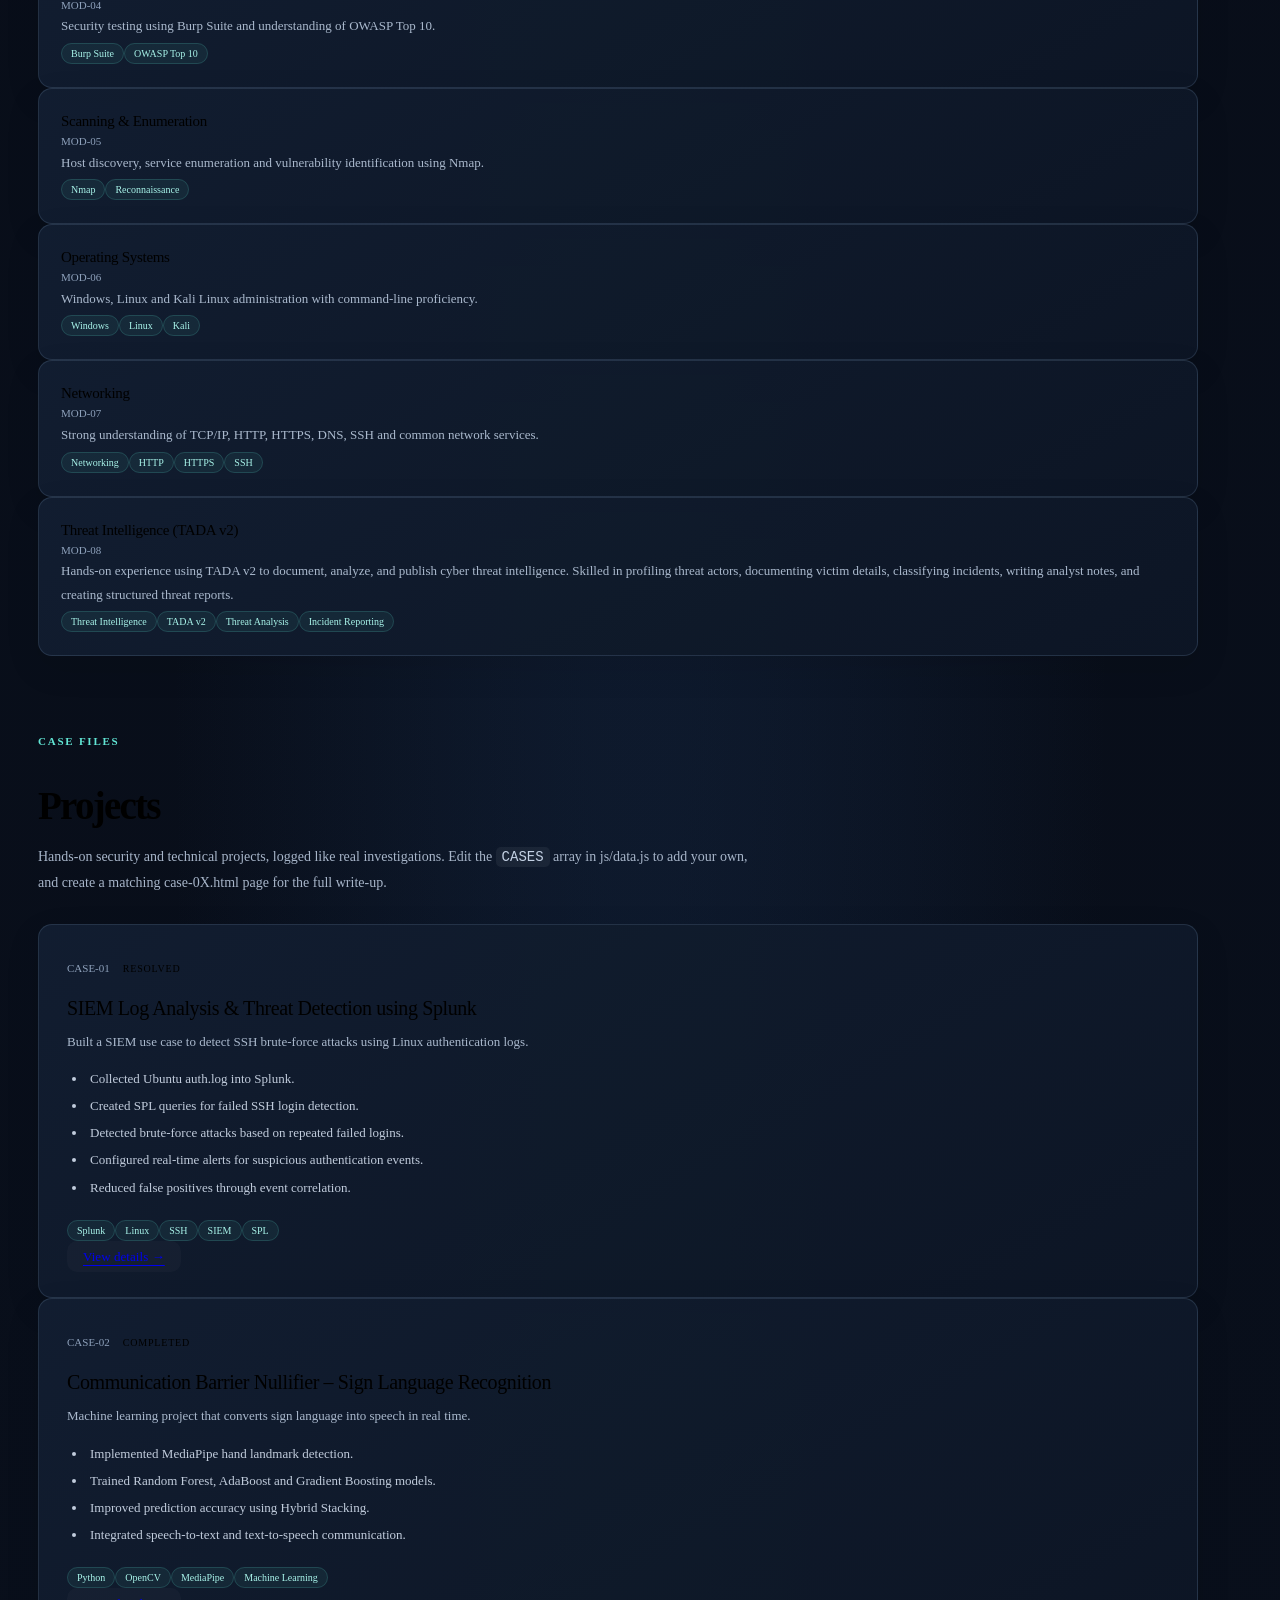
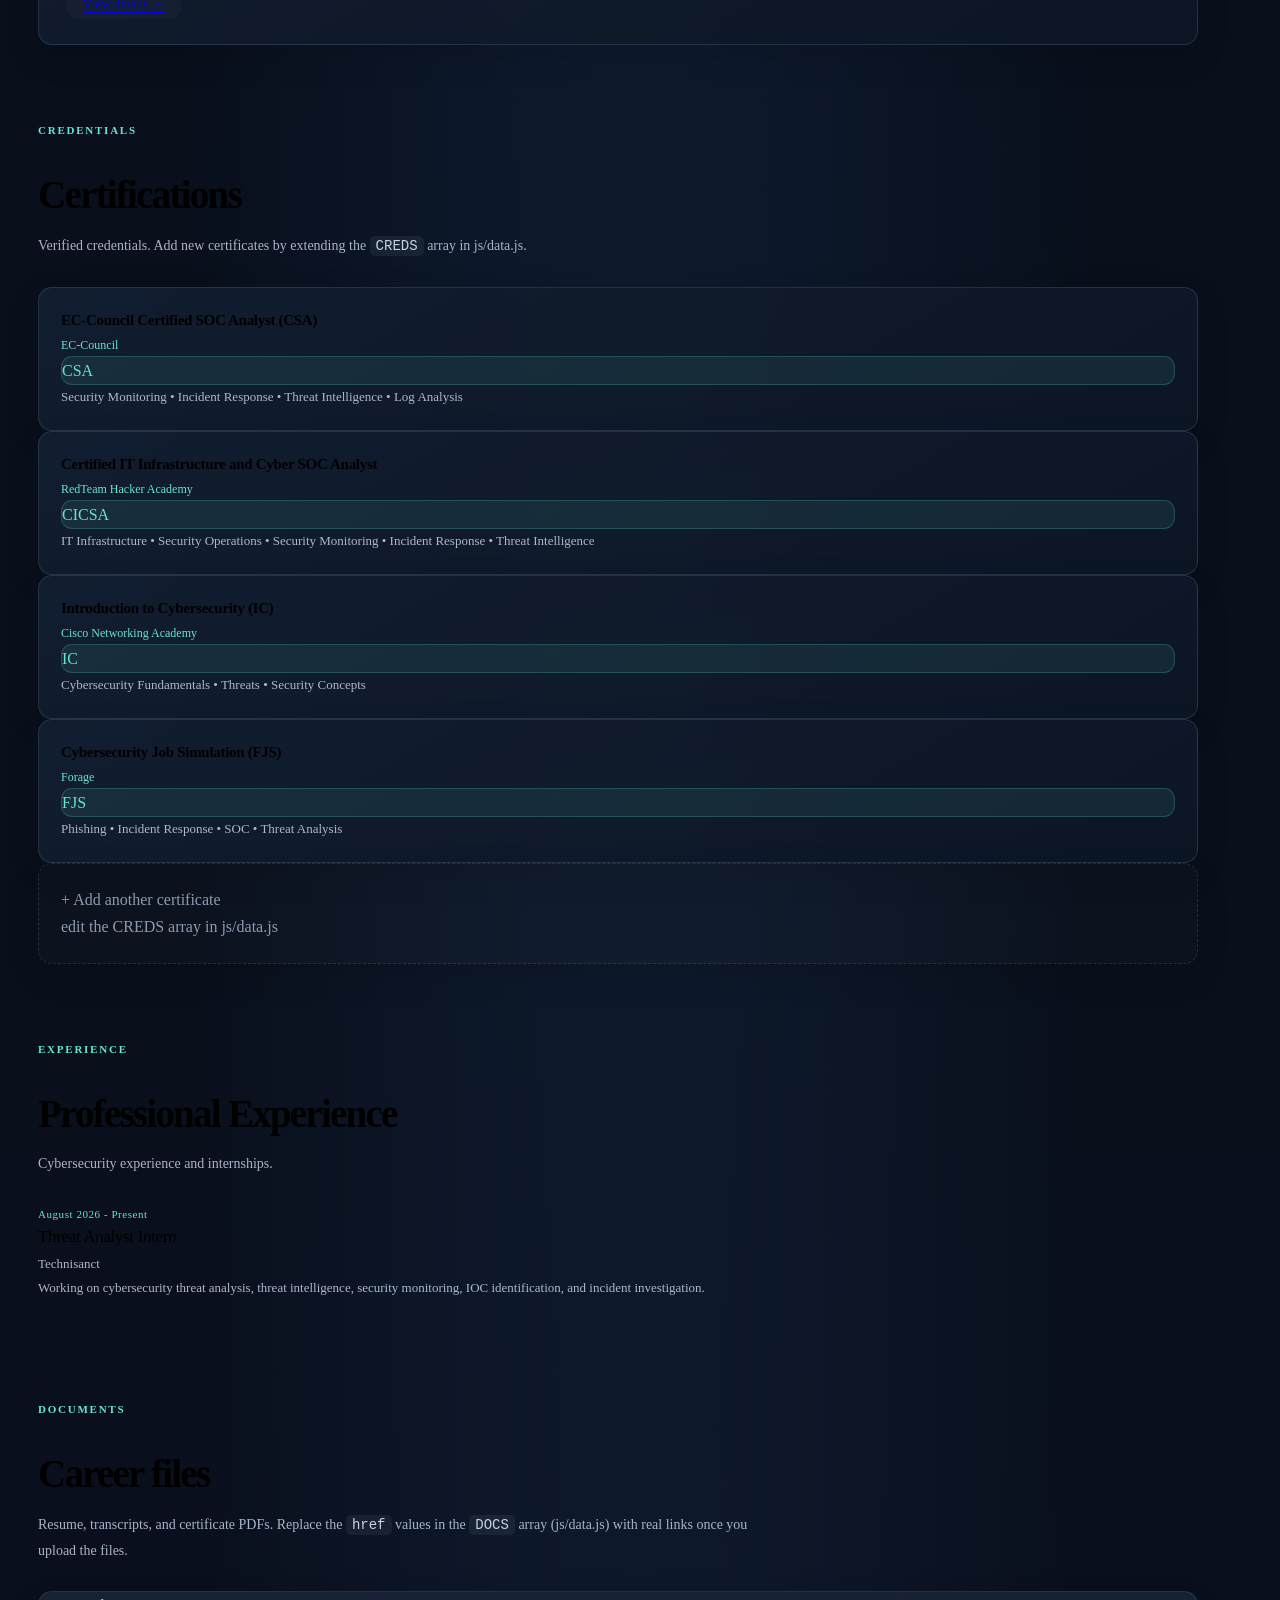
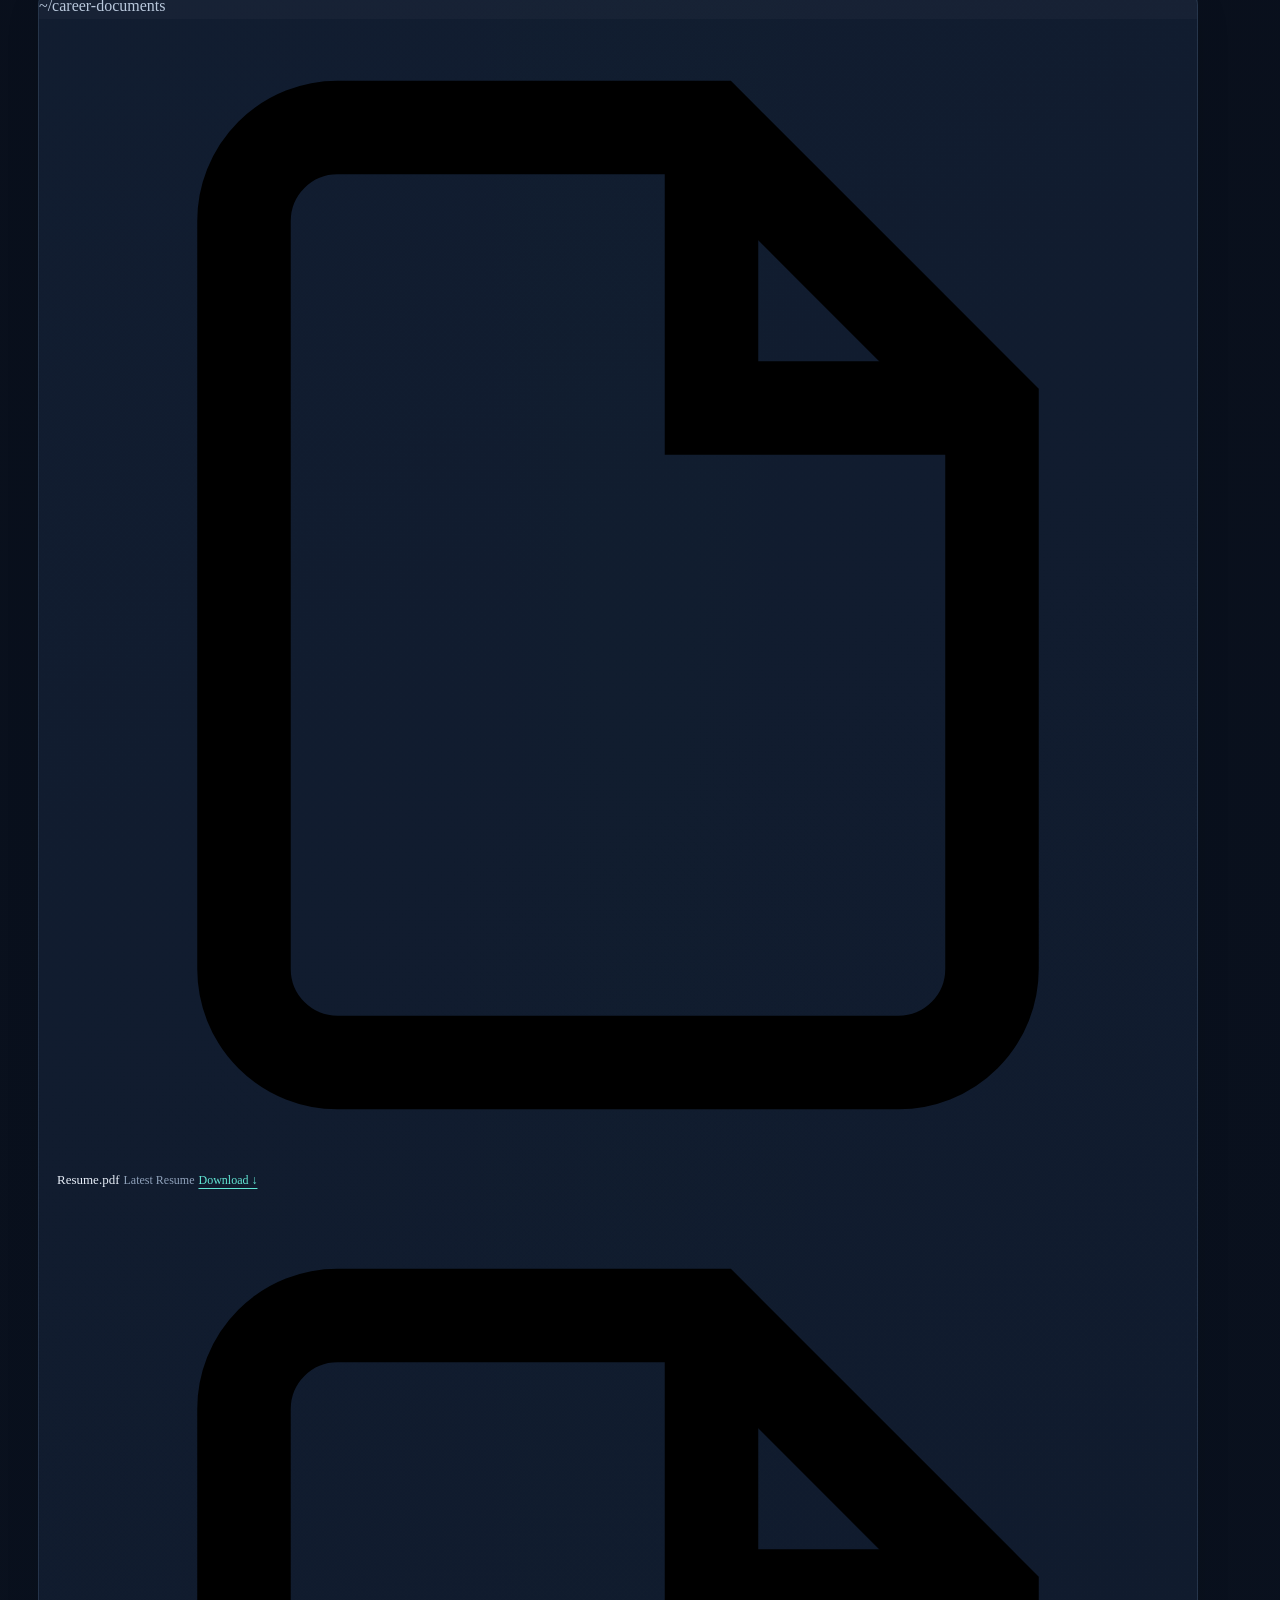
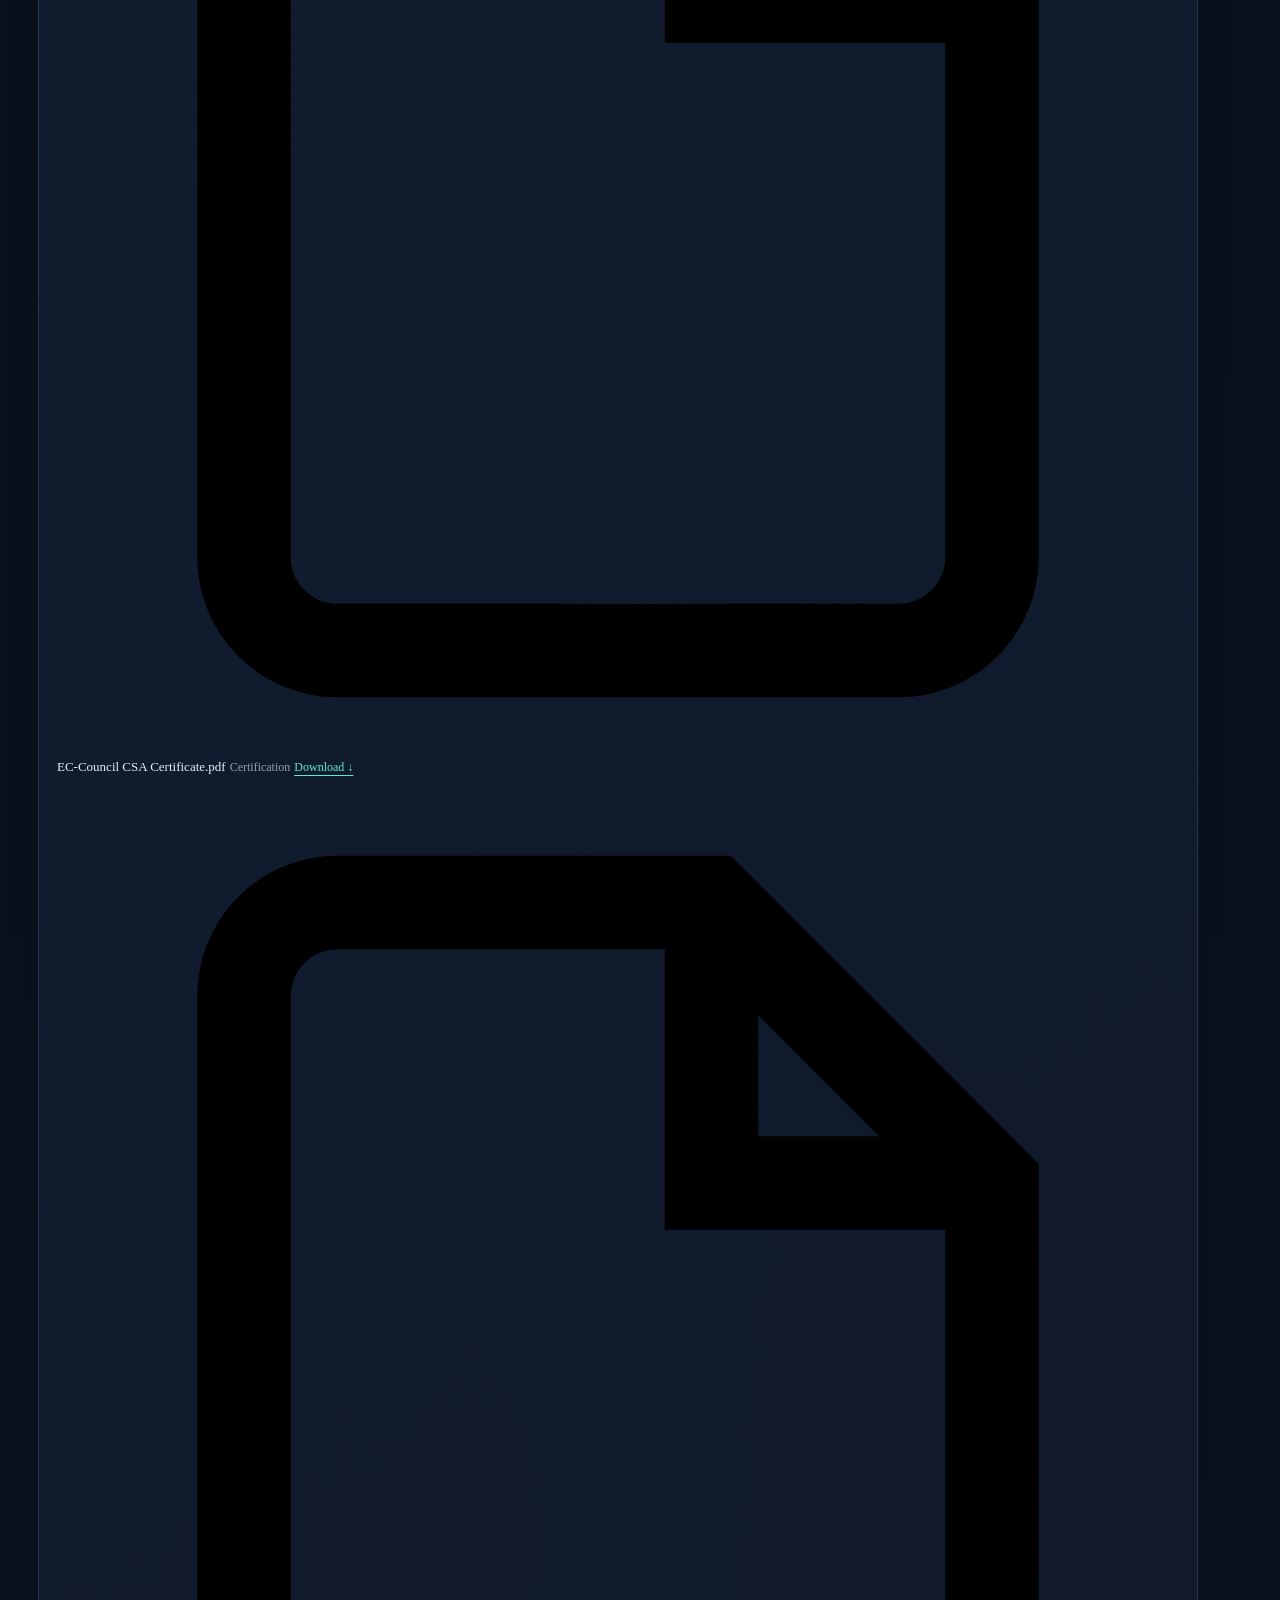
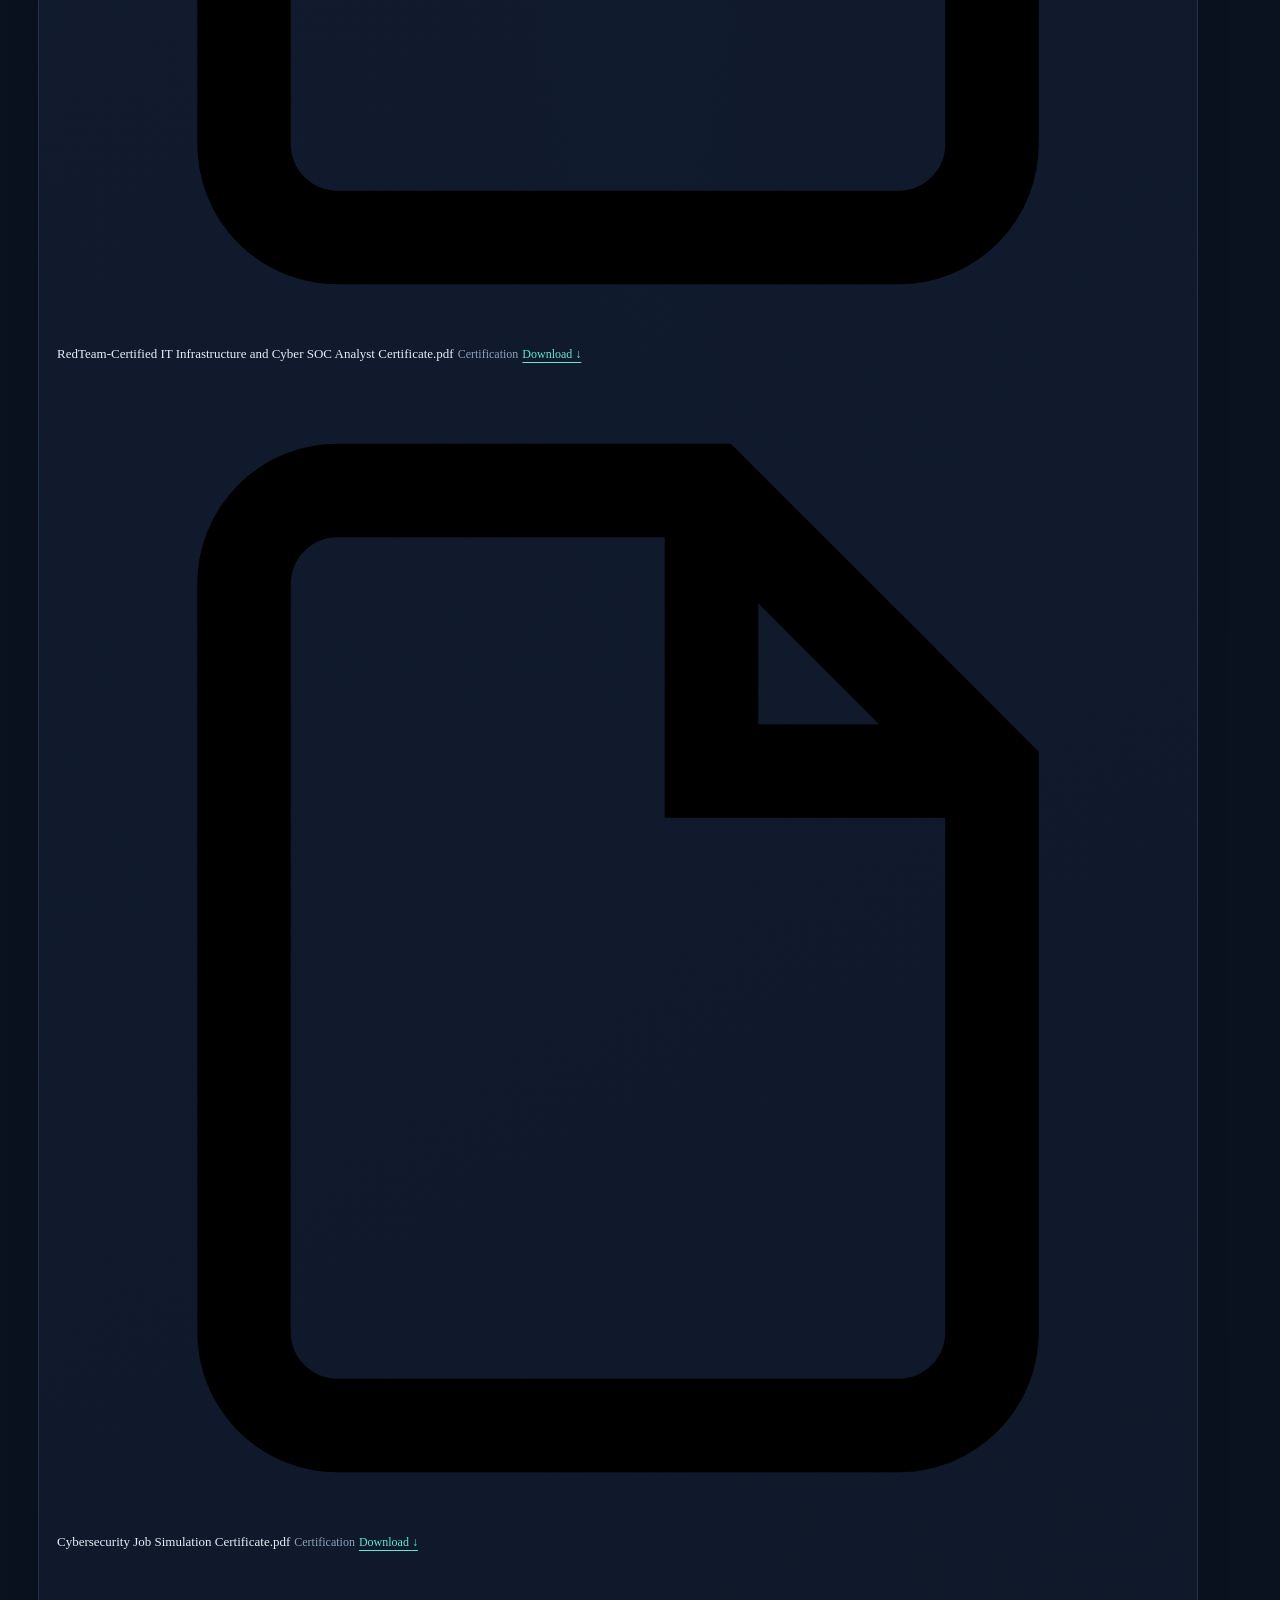
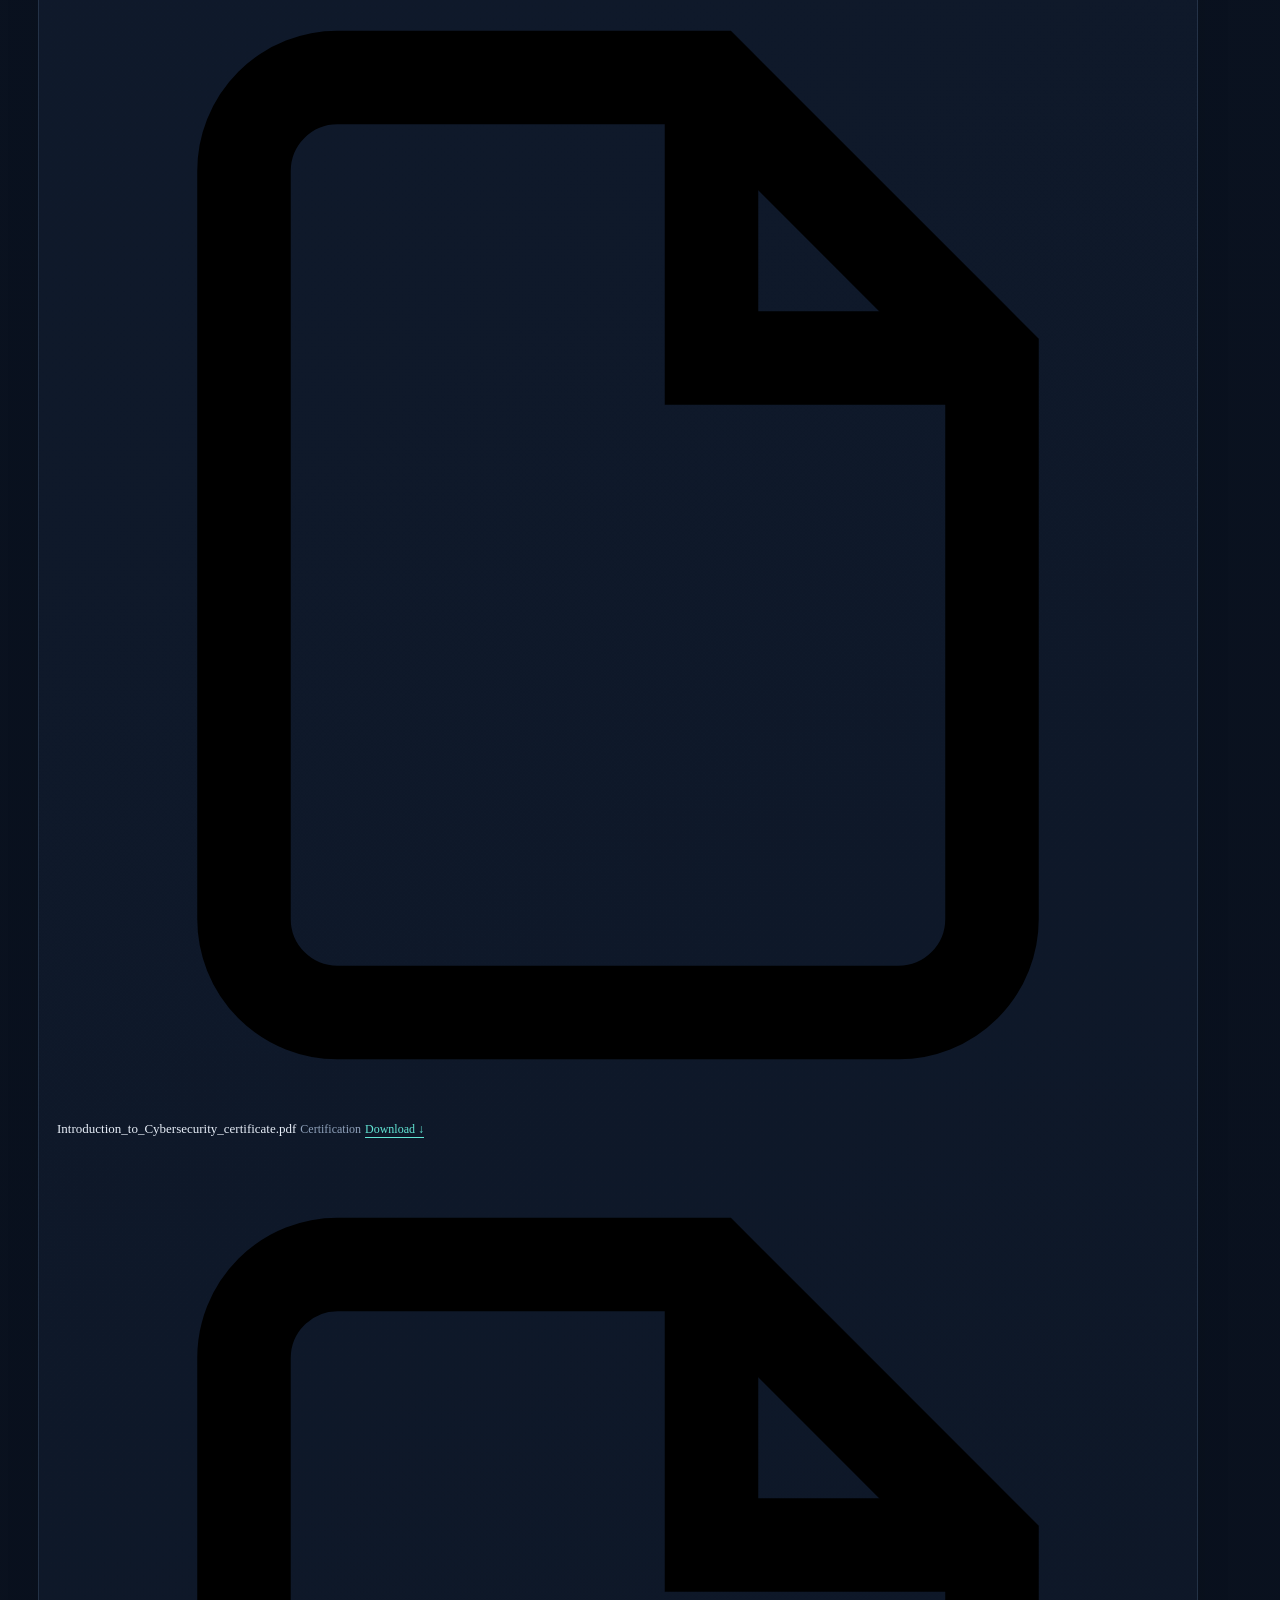
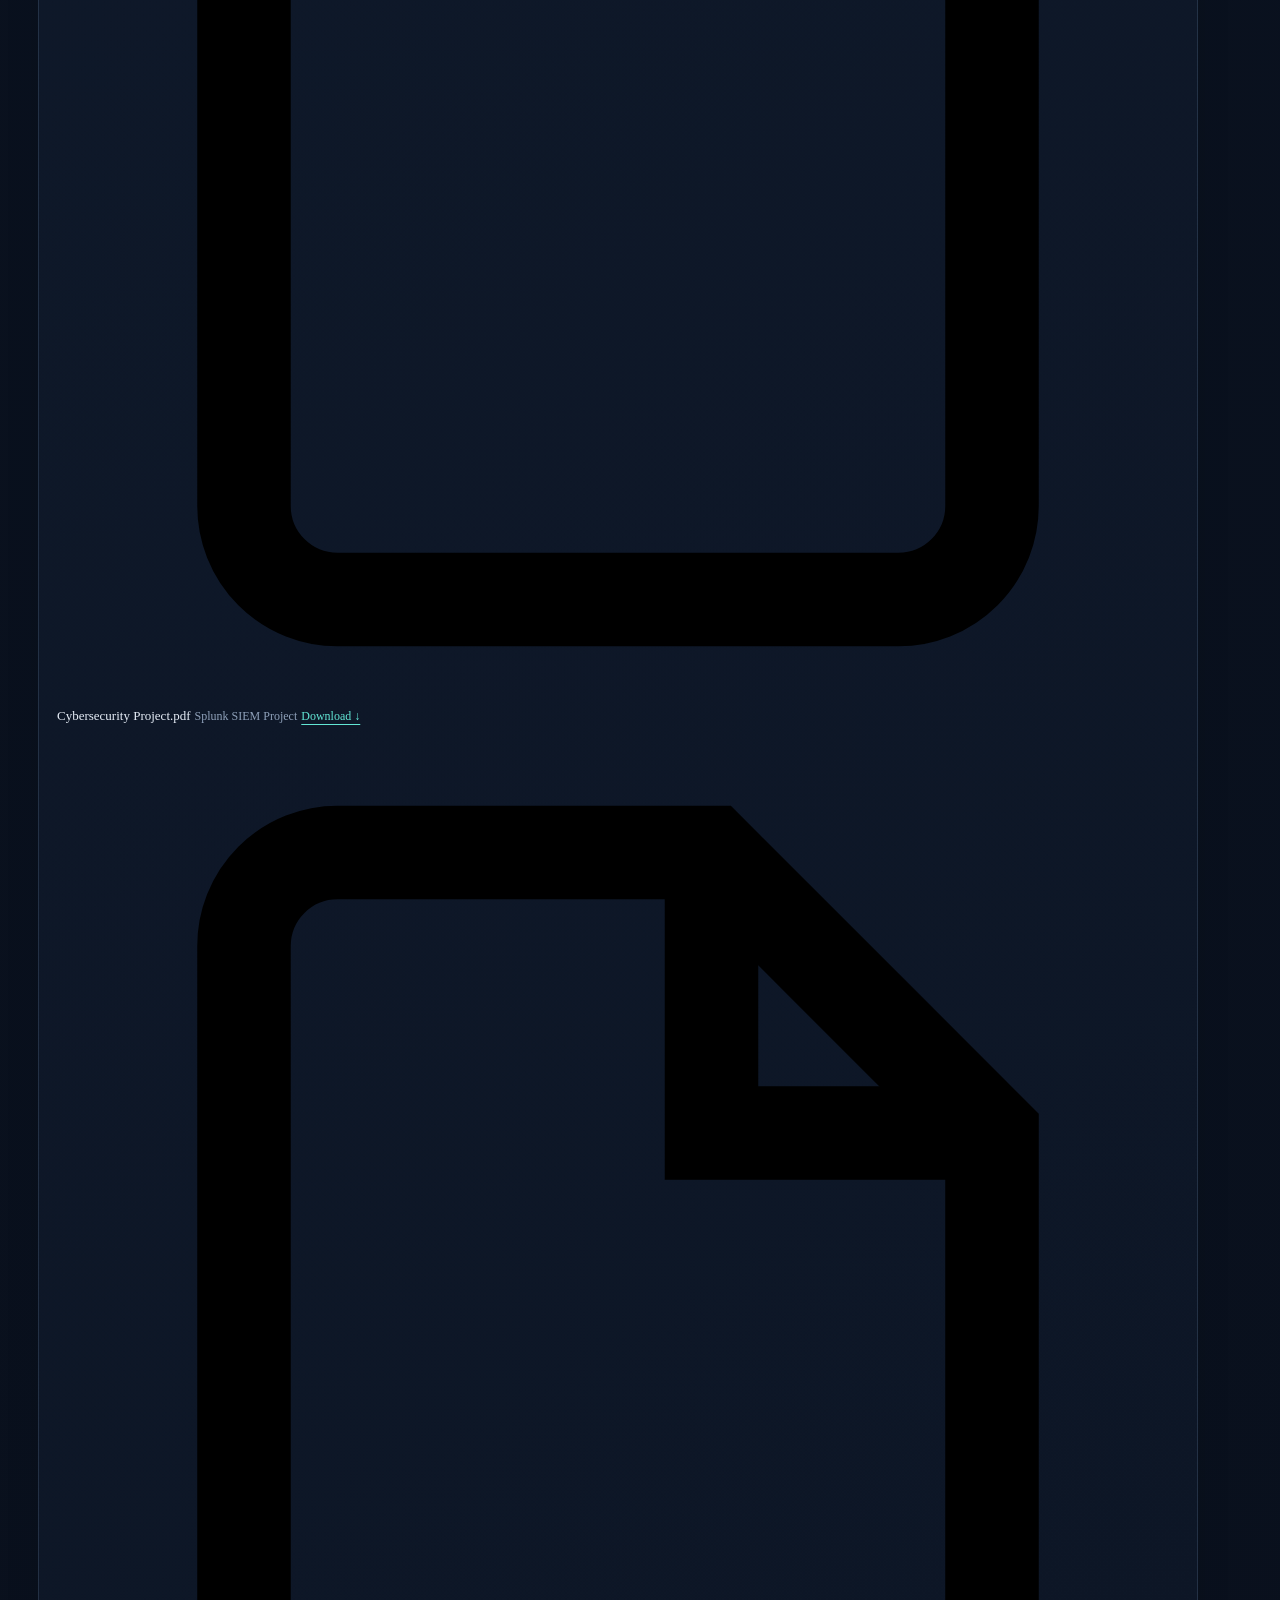
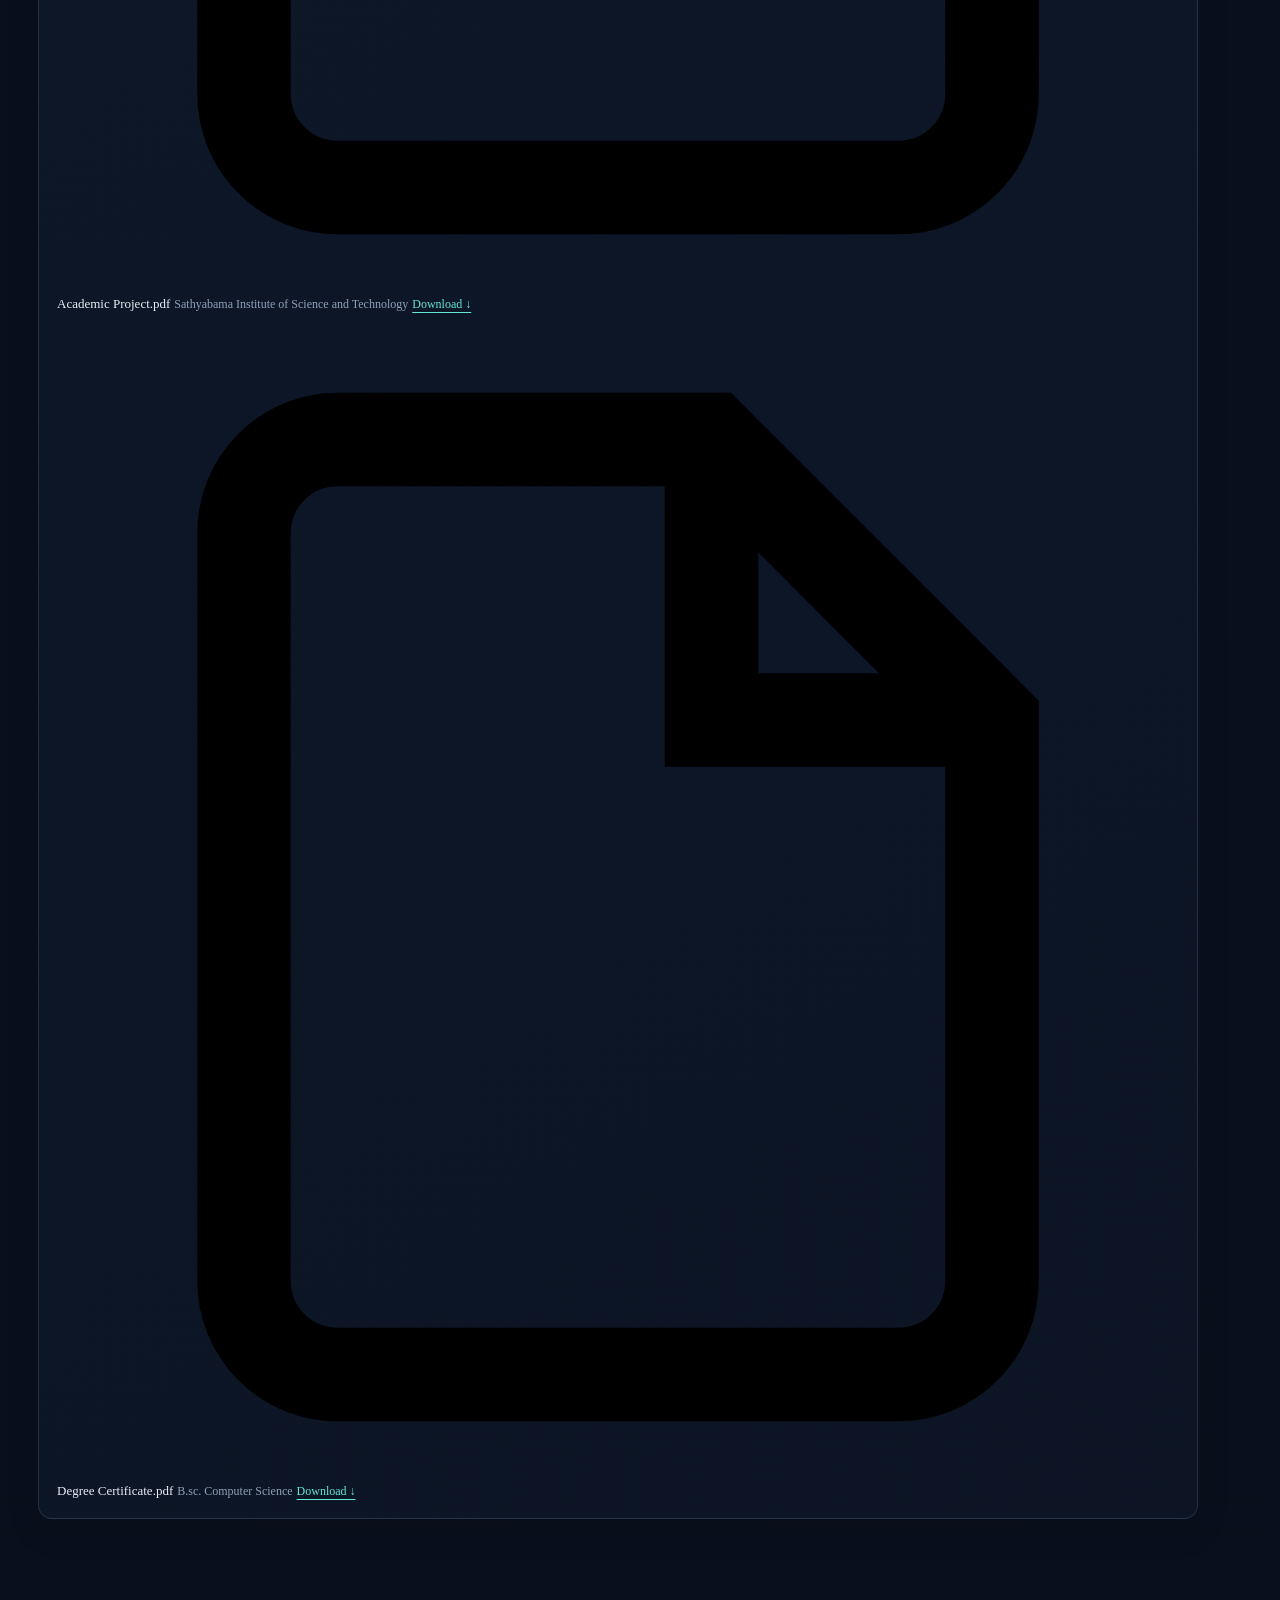
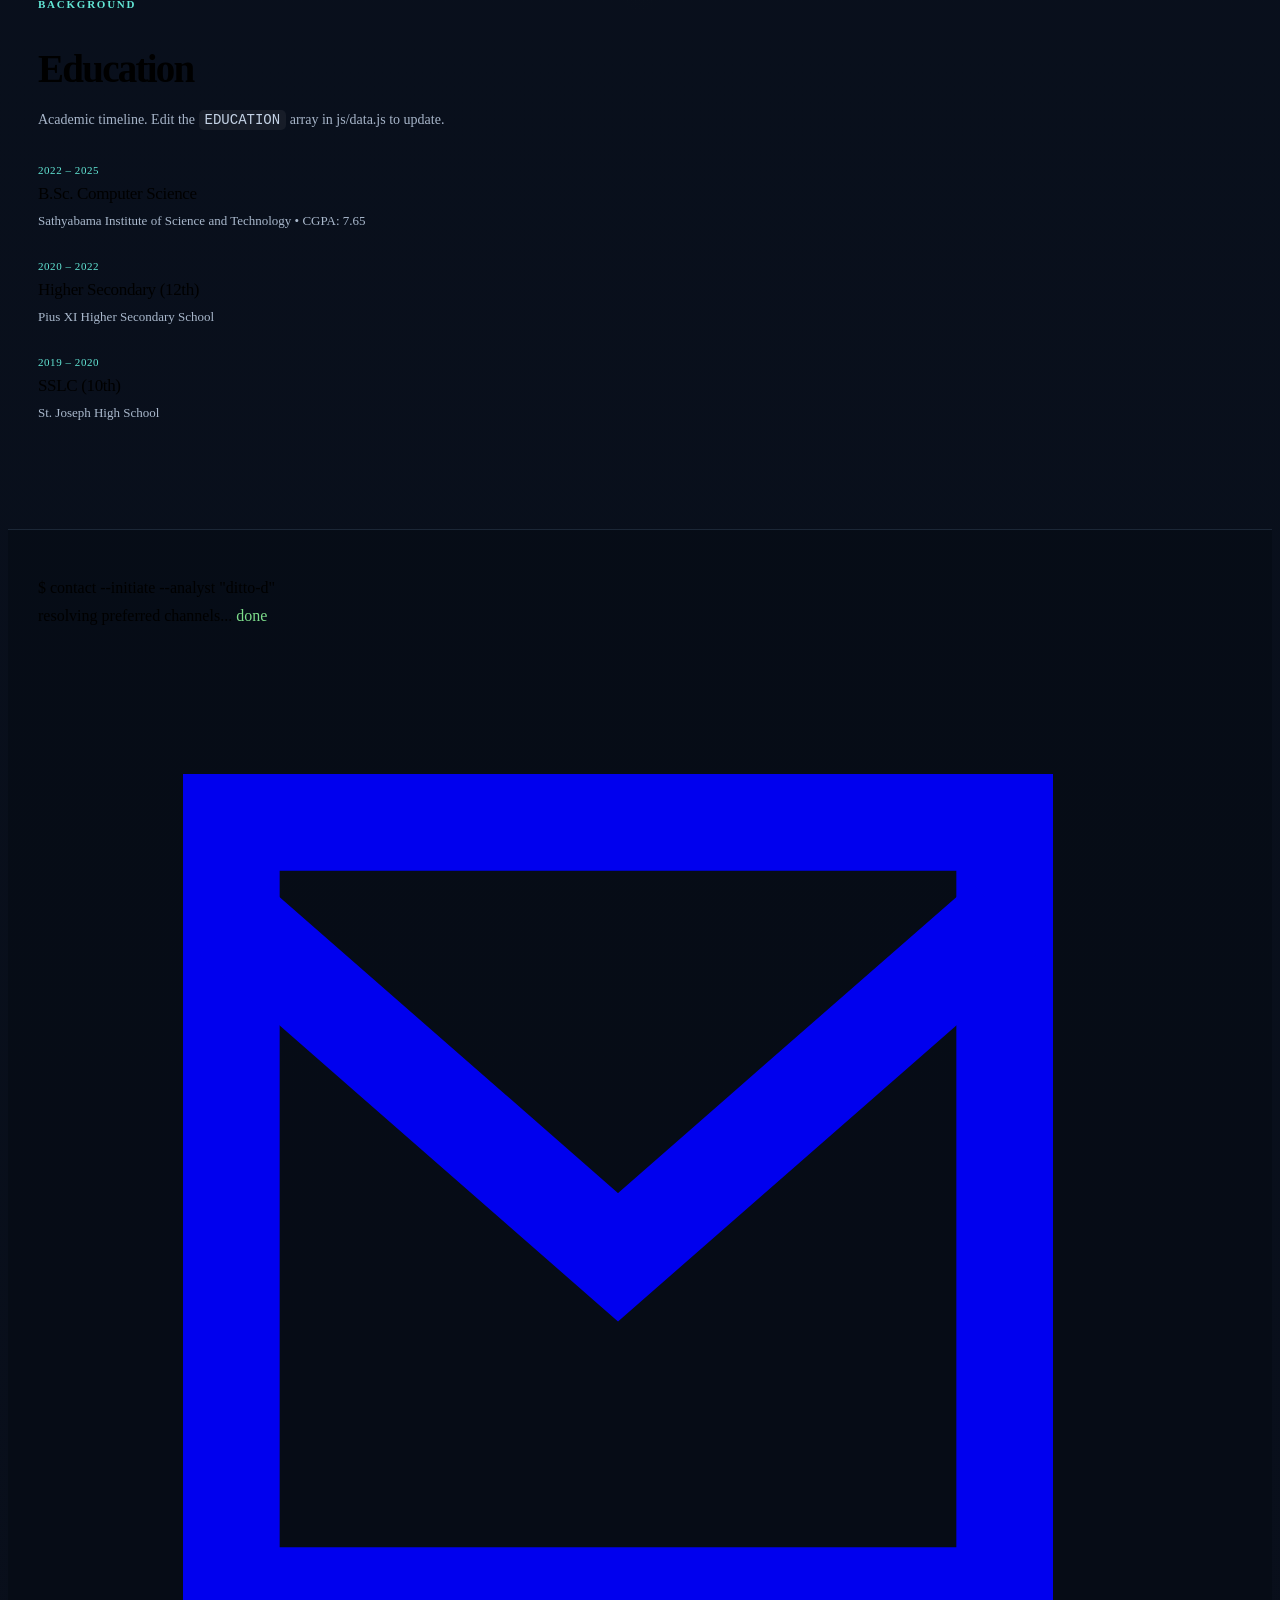
==== commit 0053a7f8: "Update index.html" ====
--- a/index.html
+++ b/index.html
@@ -8,7 +8,7 @@
 <link rel="preconnect" href="https://fonts.googleapis.com">
 <link rel="preconnect" href="https://fonts.gstatic.com" crossorigin>
 <link href="https://fonts.googleapis.com/css2?family=Space+Grotesk:wght@400;500;600;700&family=Inter:wght@400;500;600;700&family=JetBrains+Mono:wght@400;500;600;700&display=swap" rel="stylesheet">
-<link rel="stylesheet" href="style.css">
+<link rel="stylesheet" href="professional-portfolio.css">
 </head>
 <body>
 
--- a/professional-portfolio.css
+++ b/professional-portfolio.css
@@ -0,0 +1,170 @@
+/* Professional portfolio refresh — load after style.css */
+:root {
+  --bg: #080d18;
+  --bg-grid: #0b1322;
+  --panel: #101a2b;
+  --panel-alt: #142238;
+  --line: #26364d;
+  --line-soft: #1b2a3e;
+  --text: #f2f6fc;
+  --muted: #a7b5c9;
+  --muted-dim: #71829b;
+  --crit: #fb7185;
+  --crit-dim: rgba(251,113,133,.12);
+  --warn: #fbbf24;
+  --warn-dim: rgba(251,191,36,.12);
+  --info: #62e6d5;
+  --info-dim: rgba(98,230,213,.12);
+}
+
+html { scroll-padding-top: 86px; }
+body {
+  background:
+    radial-gradient(ellipse at 50% -20%, rgba(46, 91, 153, .22), transparent 55%),
+    linear-gradient(180deg, #080d18 0%, #0a1220 45%, #080d18 100%);
+  line-height: 1.7;
+}
+.wrap { max-width: 1160px; padding-left: 30px; padding-right: 30px; }
+nav {
+  background: rgba(8, 13, 24, .88);
+  border-bottom-color: rgba(130, 160, 198, .18);
+  box-shadow: 0 8px 28px rgba(0,0,0,.12);
+}
+nav .wrap { min-height: 72px; height: auto; gap: 24px; }
+.brand { letter-spacing: .04em; font-size: 13px; }
+.brand .dot { box-shadow: 0 0 14px rgba(98,230,213,.5); }
+.navlinks { gap: 22px; font-size: 12px; }
+.navlinks a { transition: color .2s ease; }
+.navlinks a:hover { color: var(--info); }
+
+.hero { padding: 76px 0 46px; }
+.term {
+  border-radius: 18px;
+  border-color: rgba(132, 164, 207, .24);
+  background: linear-gradient(135deg, rgba(17, 29, 48, .98), rgba(11, 19, 33, .98));
+  box-shadow: 0 28px 90px rgba(0,0,0,.26), inset 0 1px 0 rgba(255,255,255,.035);
+}
+.term-bar { padding: 14px 20px; background: rgba(255,255,255,.025); }
+.term-body { padding: clamp(28px, 6vw, 64px); }
+.prompt-line { color: var(--info); font-size: 13px; letter-spacing: .03em; }
+h1.name {
+  font-size: clamp(46px, 8vw, 82px);
+  letter-spacing: -.055em;
+  line-height: .98;
+  margin-bottom: 20px;
+}
+.role-line { font-size: 12px; letter-spacing: .055em; line-height: 1.8; }
+.pitch { max-width: 700px; color: #b7c4d6; font-size: clamp(15px, 1.5vw, 17px); line-height: 1.85; }
+.btn {
+  border-radius: 10px;
+  padding: 13px 19px;
+  font-family: var(--font-body);
+  font-size: 13px;
+  letter-spacing: .005em;
+  transition: transform .2s ease, box-shadow .2s ease, border-color .2s ease, background .2s ease;
+}
+.btn svg { width: 16px; height: 16px; }
+.btn-primary {
+  background: linear-gradient(135deg, #72f0df, #4dcdbd);
+  box-shadow: 0 8px 24px rgba(77,205,189,.15);
+}
+.btn-primary:hover { background: #86f6e7; box-shadow: 0 10px 28px rgba(77,205,189,.23); }
+.btn-ghost { background: rgba(255,255,255,.025); border-color: #34445c; }
+.btn-ghost:hover { background: rgba(98,230,213,.07); }
+
+.ticker-wrap { background: rgba(13, 22, 37, .9); border-color: rgba(130,160,198,.18); }
+.log-item { padding-top: 15px; padding-bottom: 15px; }
+section { padding-top: 76px; }
+.eyebrow {
+  color: var(--info);
+  font-size: 11px;
+  font-weight: 700;
+  letter-spacing: .16em;
+  text-transform: uppercase;
+  margin-bottom: 10px;
+}
+.h-title {
+  font-size: clamp(28px, 4vw, 39px);
+  letter-spacing: -.045em;
+  line-height: 1.2;
+  margin-bottom: 12px;
+}
+.h-sub { max-width: 720px; color: var(--muted); font-size: 14px; line-height: 1.8; margin-bottom: 28px; }
+.h-sub code { color: #c4d2e5; background: rgba(255,255,255,.055); padding: 2px 6px; border-radius: 5px; }
+
+.cap-grid { grid-template-columns: repeat( auto-fit, minmax(min(100%, 245px), 1fr)); gap: 16px; }
+.cap-card, .case-card, .cred-card, .dir {
+  background: linear-gradient(150deg, rgba(18,30,49,.96), rgba(13,22,37,.96));
+  border: 1px solid rgba(130,160,198,.19);
+  border-radius: 14px;
+  box-shadow: 0 12px 34px rgba(0,0,0,.10);
+  transition: transform .2s ease, border-color .2s ease, box-shadow .2s ease;
+}
+.cap-card { padding: 22px; }
+.cap-card:hover, .case-card:hover, .cred-card:hover {
+  transform: translateY(-3px);
+  border-color: rgba(98,230,213,.42);
+  box-shadow: 0 18px 42px rgba(0,0,0,.18);
+}
+.cap-name, .case-title, .cred-name { letter-spacing: -.02em; line-height: 1.4; }
+.cap-name { font-size: 15px; }
+.cap-id, .case-id { color: #8ea1bb; font-size: 11px; }
+.cap-desc, .case-summary, .cred-meta { color: #aab9cd; font-size: 13px; line-height: 1.8; }
+.tag {
+  border: 1px solid rgba(98,230,213,.17);
+  background: rgba(98,230,213,.065);
+  color: #a8f3e9;
+  border-radius: 999px;
+  padding: 4px 9px;
+  font-size: 10px;
+}
+.case-list { gap: 16px; }
+.case-card { padding: clamp(20px, 3vw, 28px); }
+.case-title { font-size: 20px; margin: 14px 0 8px; }
+.case-findings { color: #c1ccdc; padding-left: 20px; margin-top: 15px; }
+.case-findings li { padding-left: 3px; margin: 5px 0; font-size: 13px; }
+.status-pill { border-radius: 999px; padding: 4px 9px; font-size: 10px; letter-spacing: .08em; }
+.cred-grid { grid-template-columns: repeat(auto-fit, minmax(min(100%, 240px), 1fr)); gap: 16px; }
+.cred-card { padding: 22px; }
+.cred-name { font-size: 15px; font-weight: 650; }
+.cred-issuer { color: var(--info); font-size: 12px; margin-top: 4px; }
+.cred-badge { border-radius: 11px; background: rgba(98,230,213,.09); border: 1px solid rgba(98,230,213,.2); color: var(--info); }
+.placeholder { border-style: dashed; color: #8b9bb2; background: rgba(255,255,255,.015); }
+
+.dir { overflow: hidden; }
+.dir-head { background: rgba(255,255,255,.025); color: #b9c8dc; border-bottom-color: var(--line); }
+.dir-row { padding: 15px 18px; gap: 14px; border-bottom-color: rgba(130,160,198,.12); }
+.dir-row:hover { background: rgba(98,230,213,.035); }
+.dir-name { color: #e7eef8; font-size: 13px; }
+.dir-meta { color: #8fa1ba; font-size: 12px; }
+.dir-action { color: var(--info); font-size: 12px; }
+.tl-item { border-left-color: #31435d; padding-bottom: 25px; }
+.tl-item::before { background: var(--info); box-shadow: 0 0 0 4px rgba(98,230,213,.1); }
+.tl-year { color: var(--info); font-size: 11px; letter-spacing: .05em; }
+.tl-title { font-size: 17px; letter-spacing: -.02em; }
+.tl-org { color: #aab9cd; font-size: 13px; line-height: 1.8; }
+
+footer {
+  margin-top: 80px;
+  padding-top: 44px;
+  padding-bottom: 44px;
+  background: rgba(5, 10, 18, .5);
+  border-top: 1px solid rgba(130,160,198,.18);
+}
+a { text-underline-offset: 4px; }
+a:focus-visible, button:focus-visible { outline: 2px solid var(--info); outline-offset: 4px; border-radius: 5px; }
+
+@media (max-width: 720px) {
+  .wrap { padding-left: 18px; padding-right: 18px; }
+  nav .wrap { min-height: 62px; }
+  .hero { padding-top: 34px; }
+  .term { border-radius: 13px; }
+  .term-body { padding: 28px 22px 30px; }
+  .role-line { font-size: 10px; gap: 7px; }
+  .cta-row { gap: 10px; }
+  .cta-row .btn { flex: 1 1 100%; justify-content: center; }
+  section { padding-top: 58px; }
+  .dir-row { display: grid; grid-template-columns: 28px minmax(0, 1fr) auto; }
+  .dir-meta { grid-column: 2 / 4; }
+  .dir-action { grid-column: 3; grid-row: 1; }
+}
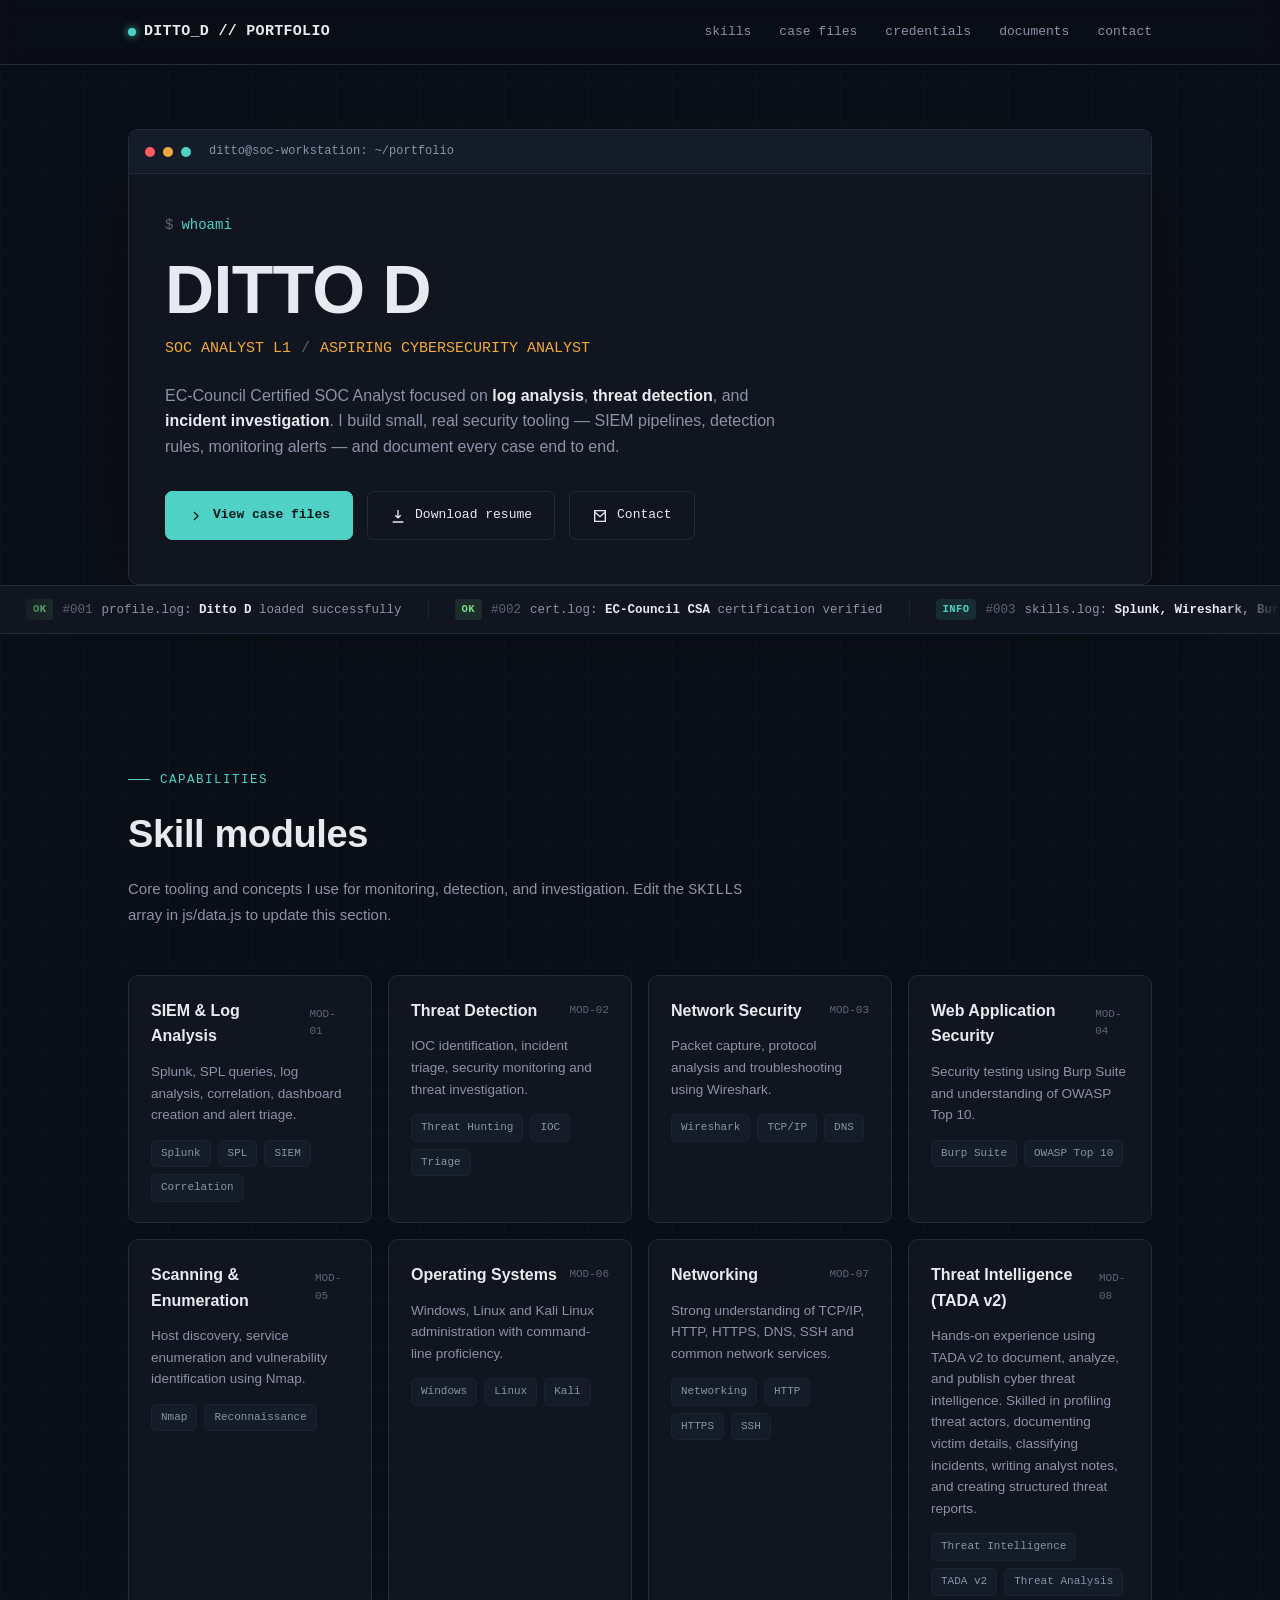
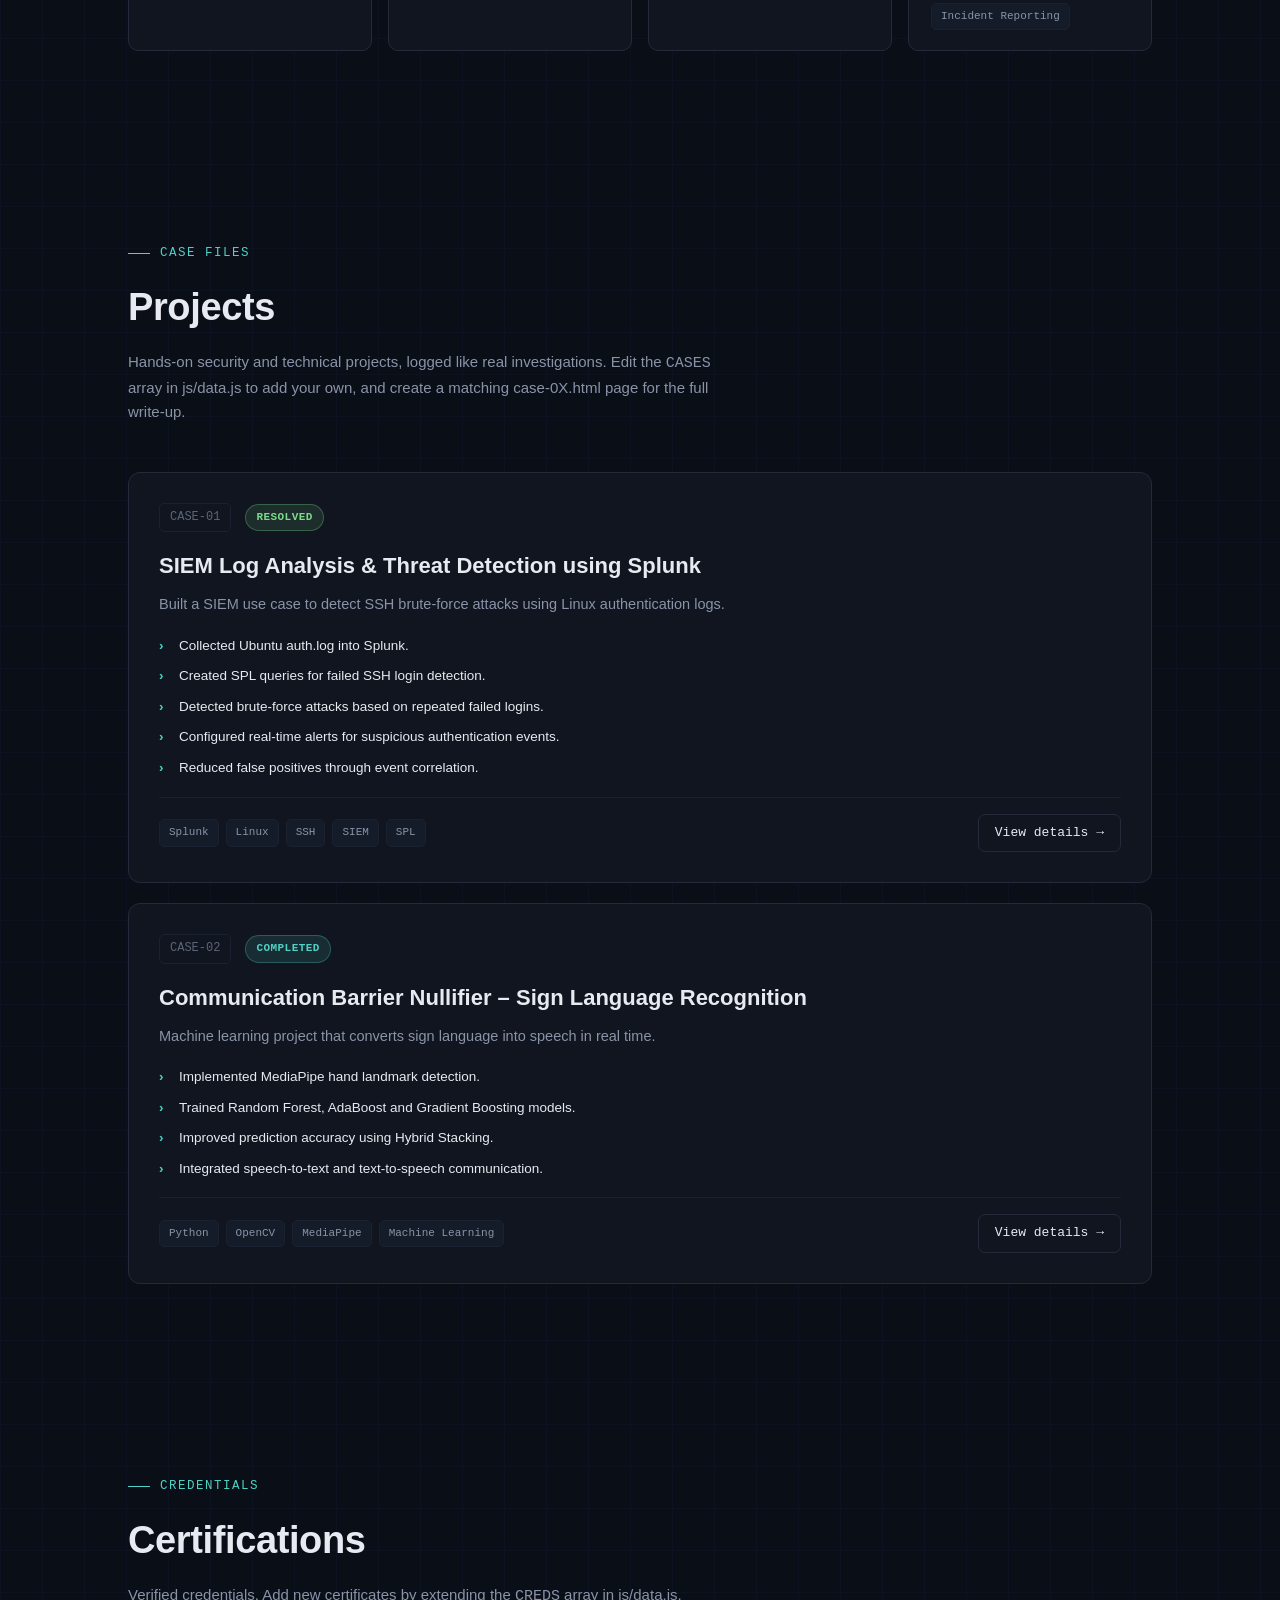
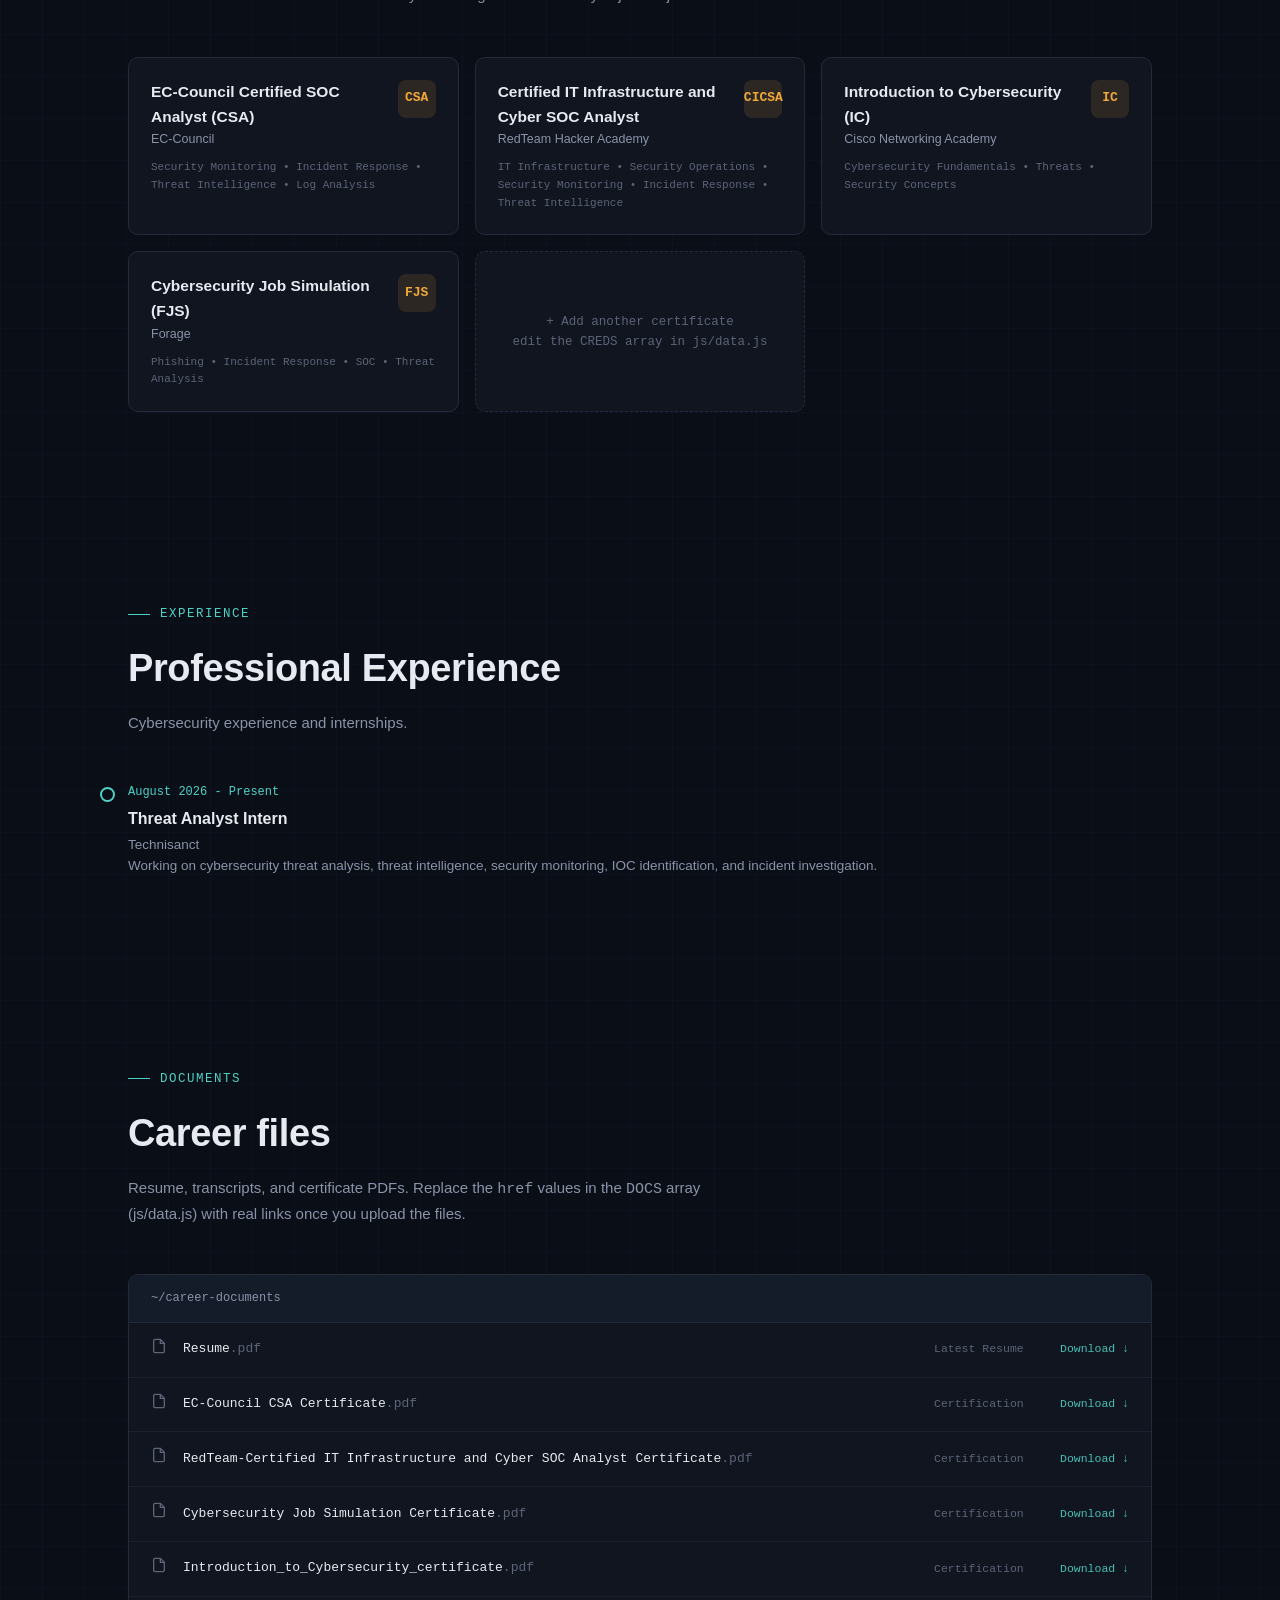
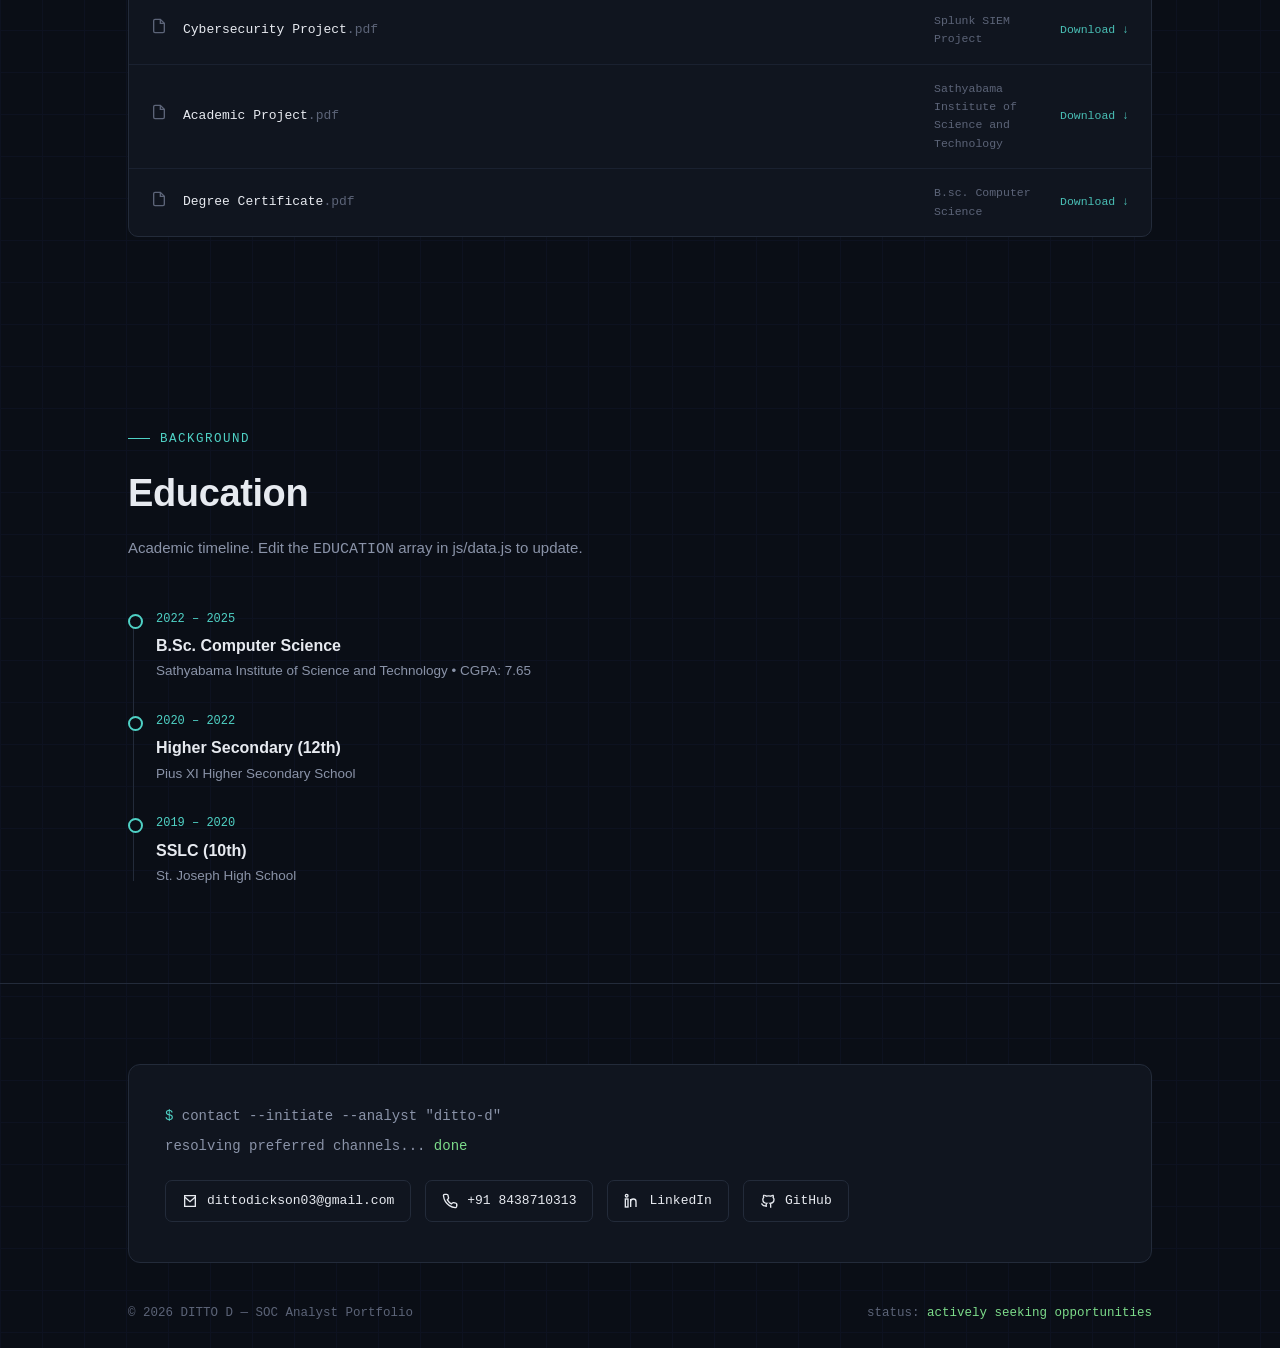
==== commit 678facdc: "Update index.html" ====
--- a/index.html
+++ b/index.html
@@ -8,7 +8,7 @@
 <link rel="preconnect" href="https://fonts.googleapis.com">
 <link rel="preconnect" href="https://fonts.gstatic.com" crossorigin>
 <link href="https://fonts.googleapis.com/css2?family=Space+Grotesk:wght@400;500;600;700&family=Inter:wght@400;500;600;700&family=JetBrains+Mono:wght@400;500;600;700&display=swap" rel="stylesheet">
-<link rel="stylesheet" href="professional-portfolio.css">
+<link rel="stylesheet" href="style.css">
 </head>
 <body>
 
--- a/style.css
+++ b/style.css
@@ -0,0 +1,287 @@
+  :root{
+    --bg: #0A0E16;
+    --bg-grid: #0D1220;
+    --panel: #10151F;
+    --panel-alt: #141B29;
+    --line: #232B3A;
+    --line-soft: #1A2130;
+    --text: #E7EAF0;
+    --muted: #8A93A8;
+    --muted-dim: #5C6478;
+    --crit: #FF5C5C;
+    --crit-dim: rgba(255,92,92,0.12);
+    --warn: #F2A93B;
+    --warn-dim: rgba(242,169,59,0.12);
+    --info: #4FD1C5;
+    --info-dim: rgba(79,209,197,0.12);
+    --font-display: 'Space Grotesk', sans-serif;
+    --font-body: 'Inter', sans-serif;
+    --font-mono: 'JetBrains Mono', monospace;
+  }
+
+  *{ box-sizing: border-box; margin:0; padding:0; }
+  html{ scroll-behavior: smooth; }
+
+  body{
+    background:
+      linear-gradient(var(--bg-grid) 1px, transparent 1px) 0 0/100% 42px,
+      linear-gradient(90deg, var(--bg-grid) 1px, transparent 1px) 0 0/42px 100%,
+      var(--bg);
+    color: var(--text);
+    font-family: var(--font-body);
+    line-height: 1.6;
+    -webkit-font-smoothing: antialiased;
+  }
+
+  a{ color: inherit; text-decoration: none; }
+  ::selection{ background: var(--info-dim); color: var(--info); }
+
+  @media (prefers-reduced-motion: reduce){
+    *{ animation-duration: 0.001ms !important; animation-iteration-count: 1 !important; transition-duration: 0.001ms !important; scroll-behavior: auto !important; }
+  }
+
+  :focus-visible{ outline: 2px solid var(--info); outline-offset: 3px; }
+
+  .wrap{ max-width: 1080px; margin: 0 auto; padding: 0 28px; }
+
+  /* ---------- NAV ---------- */
+  nav{
+    position: sticky; top:0; z-index: 50;
+    background: rgba(10,14,22,0.85);
+    backdrop-filter: blur(10px);
+    border-bottom: 1px solid var(--line);
+  }
+  nav .wrap{ display:flex; align-items:center; justify-content:space-between; height: 64px; }
+  .brand{ font-family: var(--font-mono); font-size: 15px; font-weight: 600; letter-spacing: 0.02em; color: var(--text); display:flex; align-items:center; gap:8px;}
+  .brand .dot{ width:8px; height:8px; border-radius:50%; background: var(--info); box-shadow: 0 0 8px var(--info); flex-shrink:0; }
+  .navlinks{ display:flex; gap: 28px; font-family: var(--font-mono); font-size: 13px; color: var(--muted); }
+  .navlinks a:hover{ color: var(--info); }
+  .navlinks span{ color: var(--muted-dim); }
+  @media (max-width: 720px){ .navlinks{ display:none; } }
+
+  /* ---------- HERO / TERMINAL ---------- */
+  .hero{ padding: 64px 0 40px; }
+  .term{
+    background: var(--panel);
+    border: 1px solid var(--line);
+    border-radius: 10px;
+    overflow: hidden;
+    box-shadow: 0 30px 80px -30px rgba(0,0,0,0.6);
+  }
+  .term-bar{
+    display:flex; align-items:center; gap:8px;
+    padding: 12px 16px;
+    border-bottom: 1px solid var(--line);
+    background: var(--panel-alt);
+  }
+  .term-bar .tdot{ width:10px; height:10px; border-radius:50%; }
+  .tdot.r{ background:#FF5C5C; } .tdot.y{ background:#F2A93B; } .tdot.g{ background:#4FD1C5; }
+  .term-bar .path{ margin-left: 10px; font-family: var(--font-mono); font-size: 12px; color: var(--muted); }
+  .term-body{ padding: 40px 36px 44px; }
+  .prompt-line{ font-family: var(--font-mono); font-size: 14px; color: var(--info); margin-bottom: 18px; }
+  .prompt-line .arrow{ color: var(--muted-dim); margin-right: 8px; }
+  .cursor{ display:inline-block; width:9px; height:18px; background: var(--info); margin-left: 4px; vertical-align: text-bottom; animation: blink 1s steps(1) infinite; }
+  @keyframes blink{ 50%{ opacity:0; } }
+
+  h1.name{
+    font-family: var(--font-display);
+    font-weight: 700;
+    font-size: clamp(40px, 7vw, 68px);
+    line-height: 1;
+    letter-spacing: -0.01em;
+    margin-bottom: 14px;
+  }
+  .role-line{
+    font-family: var(--font-mono);
+    font-size: 15px;
+    color: var(--warn);
+    margin-bottom: 22px;
+    display:flex; flex-wrap:wrap; align-items:center; gap:10px;
+  }
+  .role-line .sep{ color: var(--muted-dim); }
+  .pitch{ max-width: 640px; color: var(--muted); font-size: 16px; margin-bottom: 32px; }
+  .pitch strong{ color: var(--text); font-weight: 600; }
+
+  .cta-row{ display:flex; flex-wrap:wrap; gap:14px; }
+  .btn{
+    font-family: var(--font-mono); font-size: 13px; font-weight: 500;
+    padding: 13px 22px; border-radius: 7px;
+    border: 1px solid var(--line);
+    display:inline-flex; align-items:center; gap:9px;
+    transition: border-color .15s ease, transform .15s ease, background .15s ease;
+  }
+  .btn:hover{ transform: translateY(-1px); }
+  .btn-primary{ background: var(--info); color: #06171A; border-color: var(--info); font-weight:600; }
+  .btn-primary:hover{ background: #6EE0D6; }
+  .btn-ghost{ color: var(--text); }
+  .btn-ghost:hover{ border-color: var(--info); color: var(--info); }
+
+  /* ---------- LOG TICKER (signature element) ---------- */
+  .ticker-wrap{
+    border-top: 1px solid var(--line); border-bottom: 1px solid var(--line);
+    background: var(--panel);
+    overflow: hidden;
+    white-space: nowrap;
+    position: relative;
+  }
+  .ticker-wrap::before, .ticker-wrap::after{
+    content:""; position:absolute; top:0; bottom:0; width:60px; z-index:2;
+  }
+  .ticker-wrap::before{ left:0; background: linear-gradient(90deg, var(--panel), transparent); }
+  .ticker-wrap::after{ right:0; background: linear-gradient(-90deg, var(--panel), transparent); }
+  .ticker{
+    display:inline-flex;
+    animation: scroll-left 42s linear infinite;
+    padding: 13px 0;
+  }
+  .ticker-wrap:hover .ticker{ animation-play-state: paused; }
+  @keyframes scroll-left{ from{ transform: translateX(0); } to{ transform: translateX(-50%); } }
+  .log-item{
+    font-family: var(--font-mono); font-size: 12.5px; color: var(--muted);
+    padding: 0 26px; border-right: 1px solid var(--line-soft);
+    display:inline-flex; align-items:center; gap:9px;
+  }
+  .log-item .lvl{ font-weight:700; padding: 2px 7px; border-radius: 4px; font-size: 10.5px; letter-spacing:0.04em; }
+  .lvl.INFO{ color: var(--info); background: var(--info-dim); }
+  .lvl.OK{ color: #7CDB8A; background: rgba(124,219,138,0.12); }
+  .lvl.WARN{ color: var(--warn); background: var(--warn-dim); }
+  .log-item .ts{ color: var(--muted-dim); }
+  .log-item .msg strong{ color: var(--text); font-weight: 600; }
+
+  /* ---------- SECTIONS ---------- */
+  section{ padding: 96px 0; }
+  .eyebrow{
+    font-family: var(--font-mono); font-size: 12.5px; color: var(--info);
+    letter-spacing: 0.12em; text-transform: uppercase; margin-bottom: 14px;
+    display:flex; align-items:center; gap:10px;
+  }
+  .eyebrow::before{ content:""; width: 22px; height:1px; background: var(--info); }
+  h2.h-title{ font-family: var(--font-display); font-size: clamp(28px,4vw,38px); font-weight: 700; margin-bottom: 12px; letter-spacing: -0.01em; }
+  .h-sub{ color: var(--muted); max-width: 620px; margin-bottom: 48px; font-size: 15px; }
+
+  .reveal{ opacity:0; transform: translateY(18px); transition: opacity .6s ease, transform .6s ease; }
+  .reveal.in{ opacity:1; transform: translateY(0); }
+
+  /* ---------- CAPABILITIES ---------- */
+  .cap-grid{ display:grid; grid-template-columns: repeat(auto-fit, minmax(240px,1fr)); gap: 16px; }
+  .cap-card{
+    background: var(--panel); border: 1px solid var(--line); border-radius: 10px;
+    padding: 22px 22px 20px;
+  }
+  .cap-head{ display:flex; align-items:center; justify-content:space-between; margin-bottom: 12px; }
+  .cap-name{ font-family: var(--font-display); font-weight: 600; font-size: 16px; }
+  .cap-id{ font-family: var(--font-mono); font-size: 11px; color: var(--muted-dim); }
+  .cap-desc{ color: var(--muted); font-size: 13.5px; margin-bottom: 14px; }
+  .tag-row{ display:flex; flex-wrap:wrap; gap:7px; }
+  .tag{ font-family: var(--font-mono); font-size: 11px; color: var(--muted); background: var(--panel-alt); border: 1px solid var(--line-soft); padding: 4px 9px; border-radius: 5px; }
+
+  /* ---------- CASE FILES (projects) ---------- */
+  .case-list{ display:flex; flex-direction:column; gap: 20px; }
+  .case-card{
+    background: var(--panel); border: 1px solid var(--line); border-radius: 12px;
+    padding: 30px; position: relative; overflow:hidden;
+  }
+  .case-top{ display:flex; flex-wrap:wrap; align-items:center; gap: 14px; margin-bottom: 16px; }
+  .case-id{ font-family: var(--font-mono); font-size: 12px; color: var(--muted-dim); border: 1px solid var(--line-soft); padding: 4px 10px; border-radius: 5px; }
+  .status-pill{ font-family: var(--font-mono); font-size: 11px; font-weight:700; letter-spacing:0.04em; padding: 4px 10px; border-radius: 20px; }
+  .status-pill.resolved{ color:#7CDB8A; background: rgba(124,219,138,0.12); border:1px solid rgba(124,219,138,0.3); }
+  .status-pill.completed{ color: var(--info); background: var(--info-dim); border:1px solid rgba(79,209,197,0.3); }
+  .case-title{ font-family: var(--font-display); font-size: 22px; font-weight: 700; margin-bottom: 10px; }
+  .case-summary{ color: var(--muted); font-size: 14.5px; margin-bottom: 18px; max-width: 720px; }
+  .case-findings{ list-style:none; margin-bottom: 18px; display:flex; flex-direction:column; gap:9px; }
+  .case-findings li{ font-size: 13.5px; color: var(--text); padding-left: 20px; position:relative; }
+  .case-findings li::before{ content:"›"; position:absolute; left:0; color: var(--info); font-weight:700; }
+  .case-foot{ display:flex; flex-wrap:wrap; align-items:center; justify-content:space-between; gap:14px; padding-top: 16px; border-top: 1px solid var(--line-soft); }
+
+  /* ---------- CREDENTIALS ---------- */
+  .cred-grid{ display:grid; grid-template-columns: repeat(auto-fit, minmax(280px,1fr)); gap:16px; }
+  .cred-card{
+    background: var(--panel); border: 1px solid var(--line); border-radius: 10px;
+    padding: 22px; display:flex; flex-direction:column; gap:10px;
+  }
+  .cred-top{ display:flex; align-items:flex-start; justify-content:space-between; gap: 10px; }
+  .cred-badge{ width:38px; height:38px; border-radius:8px; background: var(--warn-dim); color: var(--warn); display:flex; align-items:center; justify-content:center; font-family: var(--font-mono); font-weight:700; font-size:13px; flex-shrink:0; }
+  .cred-name{ font-family: var(--font-display); font-weight:600; font-size: 15.5px; }
+  .cred-issuer{ font-size:12.5px; color: var(--muted); }
+  .cred-meta{ font-family: var(--font-mono); font-size: 11px; color: var(--muted-dim); }
+  .cred-card.placeholder{ border-style: dashed; display:flex; align-items:center; justify-content:center; text-align:center; color: var(--muted-dim); font-family: var(--font-mono); font-size: 12.5px; min-height: 128px; }
+
+  /* ---------- DOCUMENTS (directory listing) ---------- */
+  .dir{
+    background: var(--panel); border: 1px solid var(--line); border-radius: 10px; overflow:hidden;
+  }
+  .dir-head{ font-family: var(--font-mono); font-size: 12px; color: var(--muted); padding: 14px 22px; border-bottom: 1px solid var(--line); background: var(--panel-alt); }
+  .dir-row{ display:flex; align-items:center; gap: 16px; padding: 15px 22px; border-bottom: 1px solid var(--line-soft); font-family: var(--font-mono); font-size: 13px; }
+  .dir-row:last-child{ border-bottom:none; }
+  .dir-row:hover{ background: var(--panel-alt); }
+  .dir-icon{ color: var(--muted-dim); }
+  .dir-name{ color: var(--text); flex:1; min-width: 140px; }
+  .dir-name .ext{ color: var(--muted-dim); }
+  .dir-meta{ color: var(--muted-dim); font-size: 11.5px; width: 110px; }
+  .dir-action{ color: var(--info); font-size: 11.5px; opacity:0.9; }
+  .dir-action:hover{ text-decoration: underline; }
+
+  /* ---------- EDUCATION TIMELINE ---------- */
+  .tl{ position: relative; padding-left: 28px; }
+  .tl::before{ content:""; position:absolute; left:5px; top:6px; bottom:6px; width:1px; background: var(--line); }
+  .tl-item{ position:relative; padding-bottom: 30px; }
+  .tl-item:last-child{ padding-bottom:0; }
+  .tl-item::before{ content:""; position:absolute; left:-28px; top:4px; width:11px; height:11px; border-radius:50%; background: var(--bg); border:2px solid var(--info); }
+  .tl-year{ font-family: var(--font-mono); font-size: 12px; color: var(--info); margin-bottom: 4px; }
+  .tl-title{ font-family: var(--font-display); font-weight:600; font-size:16px; margin-bottom:2px; }
+  .tl-org{ color: var(--muted); font-size: 13.5px; }
+
+  /* ---------- CONTACT / FOOTER ---------- */
+  footer{ border-top: 1px solid var(--line); padding: 80px 0 40px; }
+  .contact-term{ background: var(--panel); border:1px solid var(--line); border-radius: 12px; padding: 40px 36px; margin-bottom: 40px; }
+  .contact-line{ font-family: var(--font-mono); font-size: 14px; color: var(--muted); margin-bottom: 8px; }
+  .contact-line .k{ color: var(--info); }
+  .contact-grid{ display:flex; flex-wrap:wrap; gap: 14px; margin-top: 22px; }
+  .contact-item{ display:flex; align-items:center; gap:9px; font-family: var(--font-mono); font-size:13px; border:1px solid var(--line); padding: 10px 16px; border-radius:7px; }
+  .contact-item:hover{ border-color: var(--info); color: var(--info); }
+  .foot-bottom{ display:flex; flex-wrap:wrap; justify-content:space-between; gap:12px; color: var(--muted-dim); font-size:12.5px; font-family: var(--font-mono); }
+
+  svg{ width:16px; height:16px; flex-shrink:0; }
+
+  /* ---------- CASE DETAIL PAGE ---------- */
+  .breadcrumb{ font-family: var(--font-mono); font-size: 12.5px; color: var(--muted-dim); padding: 28px 0 0; }
+  .breadcrumb a:hover{ color: var(--info); }
+  .case-hero{ padding: 22px 0 40px; border-bottom: 1px solid var(--line); margin-bottom: 48px; }
+  .case-hero-top{ display:flex; flex-wrap:wrap; align-items:center; gap:12px; margin-bottom:18px; }
+  .case-hero h1{ font-family: var(--font-display); font-size: clamp(28px,5vw,42px); font-weight:700; letter-spacing:-0.01em; margin-bottom: 14px; max-width: 760px; }
+  .case-hero .lede{ color: var(--muted); font-size: 15.5px; max-width: 680px; margin-bottom: 22px; }
+  .meta-strip{ display:flex; flex-wrap:wrap; gap: 24px; font-family: var(--font-mono); font-size: 12px; color: var(--muted); }
+  .meta-strip .m-label{ color: var(--muted-dim); display:block; margin-bottom:3px; text-transform:uppercase; letter-spacing:0.06em; font-size:10.5px; }
+  .meta-strip .m-value{ color: var(--text); font-size: 13px; }
+
+  .prose{ max-width: 760px; }
+  .prose h2{ font-family: var(--font-display); font-size: 21px; font-weight:700; margin: 44px 0 14px; }
+  .prose h2:first-child{ margin-top:0; }
+  .prose p{ color: var(--muted); font-size: 15px; margin-bottom: 14px; }
+  .prose p strong{ color: var(--text); }
+  .prose ul{ list-style:none; margin: 4px 0 18px; display:flex; flex-direction:column; gap:10px; }
+  .prose ul li{ font-size: 14.5px; color: var(--text); padding-left: 22px; position:relative; }
+  .prose ul li::before{ content:"›"; position:absolute; left:0; color: var(--info); font-weight:700; }
+  .prose ol{ margin: 4px 0 18px 20px; display:flex; flex-direction:column; gap:12px; }
+  .prose ol li{ font-size: 14.5px; color: var(--text); padding-left: 6px; }
+  .prose ol li strong{ color: var(--info); }
+
+  .codeblock{
+    background: var(--panel-alt); border: 1px solid var(--line); border-radius: 8px;
+    padding: 16px 18px; margin: 14px 0 22px; overflow-x:auto;
+  }
+  .codeblock code{ font-family: var(--font-mono); font-size: 12.5px; color: var(--info); white-space: pre; }
+  .codeblock .c-muted{ color: var(--muted-dim); }
+
+  .callout{
+    border-left: 3px solid var(--warn); background: var(--warn-dim);
+    padding: 14px 18px; border-radius: 0 8px 8px 0; margin-bottom: 22px;
+  }
+  .callout p{ color: var(--text); font-size: 13.5px; margin:0; }
+  .callout .c-label{ font-family: var(--font-mono); font-size: 10.5px; color: var(--warn); text-transform:uppercase; letter-spacing:0.06em; display:block; margin-bottom: 6px; }
+
+  .skills-used{ display:flex; flex-wrap:wrap; gap:8px; margin: 6px 0 40px; }
+
+  .case-nav{ display:flex; justify-content:space-between; align-items:center; padding: 32px 0 60px; border-top: 1px solid var(--line); margin-top: 20px; gap: 16px; flex-wrap:wrap; }
+  .case-nav a{ font-family: var(--font-mono); font-size: 13px; color: var(--muted); display:flex; align-items:center; gap:8px; }
+  .case-nav a:hover{ color: var(--info); }
